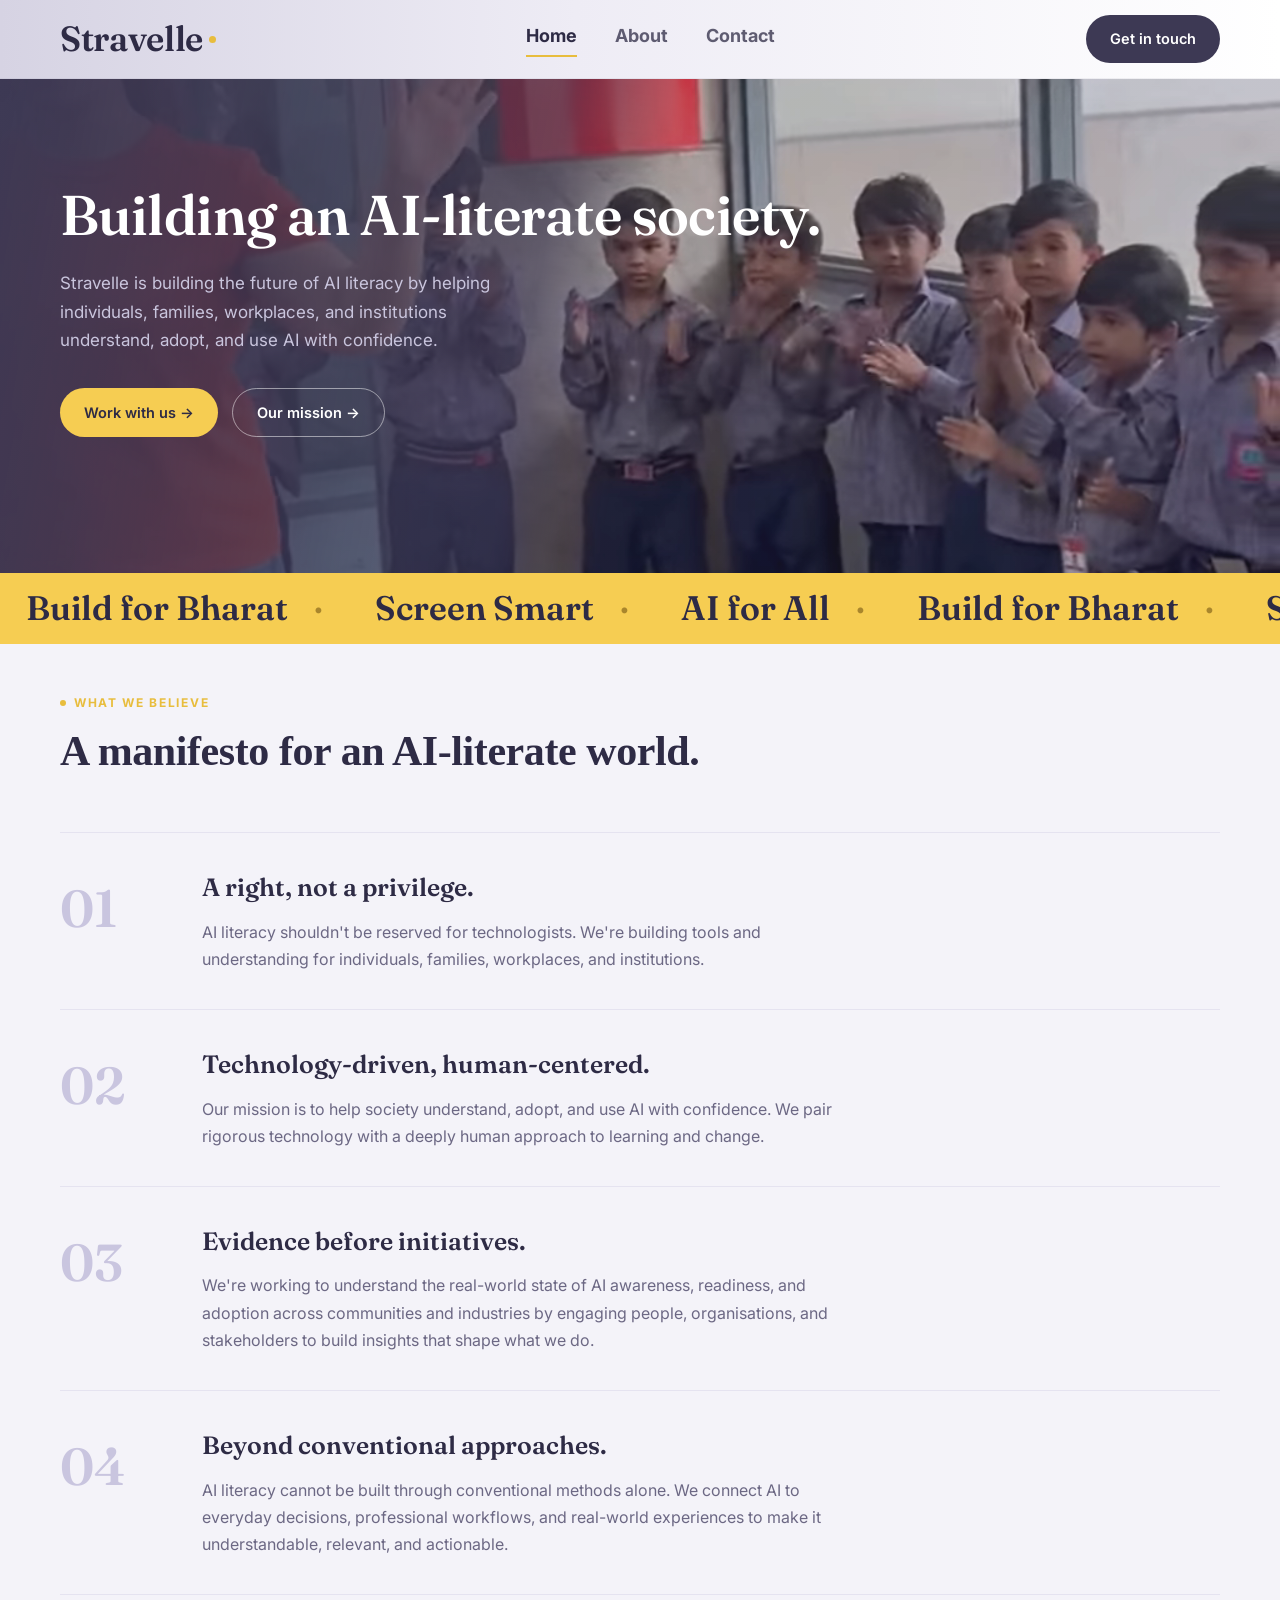
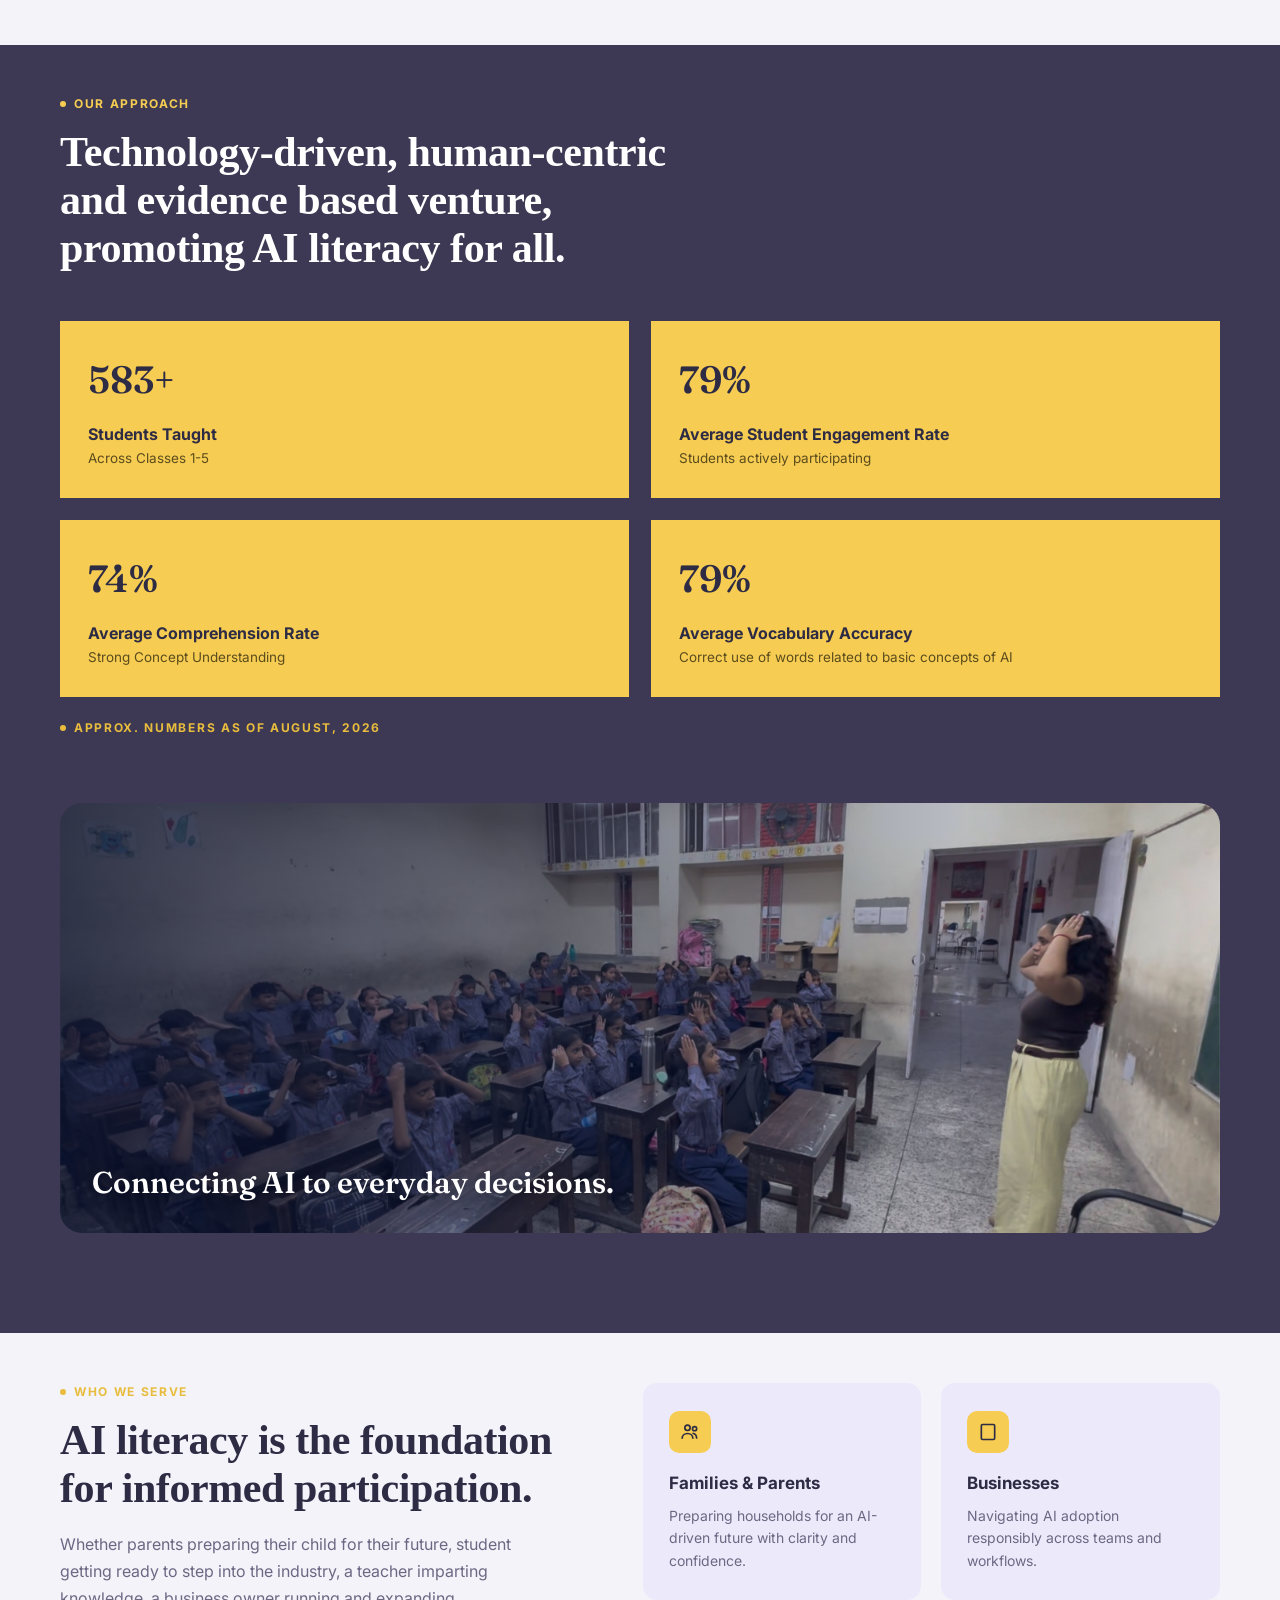
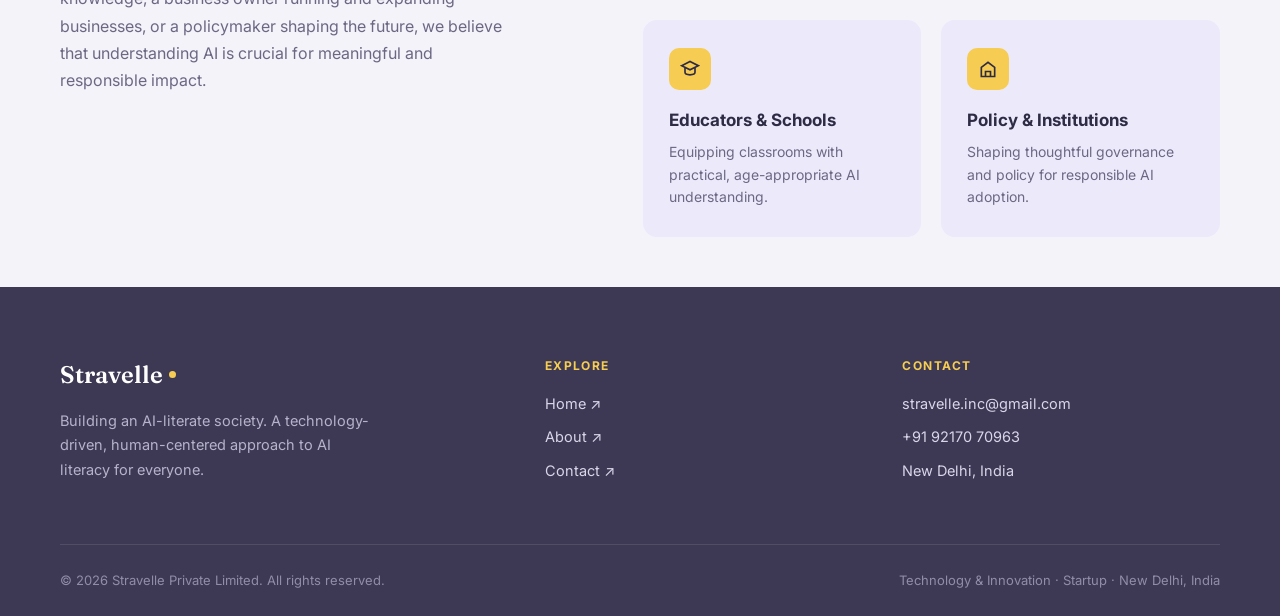
==== index.html @ 97ace3d5 "grid system changes" ====
<!DOCTYPE html>
<html lang="en">
<head>
<meta charset="UTF-8">
<meta name="viewport" content="width=device-width, initial-scale=1.0">
<title>Stravelle: Building an AI-literate society</title>
<meta name="description" content="Stravelle is building the future of AI literacy helping individuals, families, workplaces, and institutions understand, adopt, and use AI with confidence.">
<link rel="icon" href="data:image/svg+xml,%3Csvg xmlns='http://www.w3.org/2000/svg' viewBox='0 0 32 32'%3E%3Crect width='32' height='32' rx='7' fill='%233d3954'/%3E%3Ccircle cx='16' cy='16' r='6' fill='%23f6cd52'/%3E%3C/svg%3E">
<link rel="preconnect" href="https://fonts.googleapis.com">
<link rel="preconnect" href="https://fonts.gstatic.com" crossorigin>
<link href="https://fonts.googleapis.com/css2?family=Fraunces:ital,opsz,wght@0,9..144,300;0,9..144,400;0,9..144,500;0,9..144,600;0,9..144,700;1,9..144,500&family=Inter:wght@400;500;600;700;800&display=swap" rel="stylesheet">
<link rel="stylesheet" href="css/style.css">
</head>
<body>

<header class="site-nav">
  <div class="nav-inner">
    <a class="logo" href="index.html"><span>Stravelle</span><span class="dot"></span></a>
    <nav class="links" id="navLinks">
      <a href="index.html" class="active">Home</a>
      <a href="about.html">About</a>
      <a href="contact.html">Contact</a>
    </nav>
    <div class="nav-right">
      <a class="btn btn-dark" href="contact.html">Get in touch</a>
      <button class="hamburger" id="hamburgerBtn" aria-label="Menu"><span></span><span></span><span></span></button>
    </div>
  </div>
</header>

<main>

  <section class="hero">
    <div class="hero-bg">
      <video class="hero-bg-video" autoplay muted loop playsinline preload="metadata" poster="assets/video/hero-reel-poster.jpg">
        <source src="assets/video/hero-reel.webm" type="video/webm">
        <source src="assets/video/hero-reel.mp4" type="video/mp4">
      </video>
      <div class="hero-bg-overlay"></div>
    </div>
    <div class="hero-grid">
      <div>
        <h1 class="hero-h1">Building an AI-literate society.</h1>
        <p class="lead">Stravelle is building the future of AI literacy by helping individuals, families, workplaces, and institutions understand, adopt, and use AI with confidence.</p>
        <div class="hero-actions">
          <a class="btn btn-yellow" href="contact.html">Work with us →</a>
          <a class="btn btn-outline-light" href="about.html">Our mission →</a>
        </div>
      </div>
    </div>
  </section>

  <div class="marquee">
    <div class="marquee-track" id="marqueeTrack"></div>
  </div>

  <section class="section section-light">
    <div class="wrap">
      <div class="manifesto-top">
        <div class="manifesto-head">
          <div class="eyebrow">WHAT WE BELIEVE</div>
          <h2 class="section-h2">A manifesto for an AI-literate world.</h2>
        </div>
      </div>
  
      <div class="manifesto-list">
        <div class="manifesto-row">
          <div class="manifesto-num">01</div>
          <div class="manifesto-body">
            <h3>A right, not a privilege.</h3>
            <p>AI literacy shouldn't be reserved for technologists. We're building tools and understanding for individuals, families, workplaces, and institutions.</p>
          </div>
        </div>
        <div class="manifesto-row">
          <div class="manifesto-num">02</div>
          <div class="manifesto-body">
            <h3>Technology-driven, human-centered.</h3>
            <p>Our mission is to help society understand, adopt, and use AI with confidence. We pair rigorous technology with a deeply human approach to learning and change.</p>
          </div>
        </div>
        <div class="manifesto-row">
          <div class="manifesto-num">03</div>
          <div class="manifesto-body">
            <h3>Evidence before initiatives.</h3>
            <p>We're working to understand the real-world state of AI awareness, readiness, and adoption across communities and industries by engaging people, organisations, and stakeholders to build insights that shape what we do.</p>
          </div>
        </div>
        <div class="manifesto-row">
          <div class="manifesto-num">04</div>
          <div class="manifesto-body">
            <h3>Beyond conventional approaches.</h3>
            <p>AI literacy cannot be built through conventional methods alone. We connect AI to everyday decisions, professional workflows, and real-world experiences to make it understandable, relevant, and actionable.</p>
          </div>
        </div>
      </div>
    </div>
  </section>

  <section class="section section-dark">
    <div class="wrap">
      <div class="approach-head">
        <div class="eyebrow on-dark">OUR APPROACH</div>
        <h2 class="section-h2">Technology-driven, human-centric and evidence based venture, promoting AI literacy for all.</h2>
      </div>
      <div class="approach-grid">

          <div class="stat-card">
            <div class="num" data-target="700" data-suffix="+">0+</div>
            <div><h5>Students Taught</h5><p>Across Classes 1-5</p></div>
          </div>
          <div class="stat-card">
            <div class="num" data-target="96" data-suffix="%">0%</div>
            <div><h5>Average Student Engagement Rate </h5><p>Students actively participating</p></div>            
          </div>
            <div class="stat-card">
              <div class="num" data-target="90" data-suffix="%">0%</div>
              <div><h5>Average Comprehension Rate</h5><p>Strong Concept Understanding</p></div>
            </div>            
            <div class="stat-card">
              <div class="num" data-target="95" data-suffix="%">0%</div>
              <div><h5>Average Vocabulary Accuracy</h5><p>Correct use of words related to basic concepts of AI</p></div>
            </div>
          <div class="eyebrow">Approx. Numbers as of August, 2026</div>  
          </div>

        </div>
      </div>
  </section>

  <section class="banner">
    <div class="banner-inner">
      <!--
        IMAGE PLACEHOLDER
        Replace with a real photo/illustration by either:
          1) Adding background-image:url("your-image.jpg") to .banner-art in style.css, or
          2) Dropping an <img class="banner-img" src="your-image.jpg" alt=""> as the
             first child of .banner-art (add ".banner-art{position:relative}
             .banner-img{position:absolute;inset:0;width:100%;height:100%;object-fit:cover}"
             to style.css if you go this route).
        Once a real image is in place, delete the .image-placeholder div below.
      -->
      <div class="banner-art">
        <div class="overlay-text serif">Connecting AI to everyday decisions.</div>
      </div>
    </div>
  </section>

  <section class="section section-light">
    <div class="wrap">
      <div class="serve-grid">
        <div class="serve-head">
          <div class="eyebrow">WHO WE SERVE</div>
          <h2 class="section-h2">AI literacy is the foundation for informed participation.</h2>
          <p>Whether parents preparing their child for their future, student getting ready to step into the industry, a teacher imparting knowledge, a business owner running and expanding businesses, or a policymaker shaping the future, we believe that understanding AI is crucial for meaningful and responsible impact.</p>
        </div>
        <div class="serve-cards">
          <div class="serve-card">
            <div class="serve-icon">
              <svg width="20" height="20" viewBox="0 0 24 24" fill="none" stroke="#2e2b45" stroke-width="2"><circle cx="9" cy="7" r="3.2"/><path d="M2.5 20c0-3.6 2.9-6.2 6.5-6.2s6.5 2.6 6.5 6.2"/><circle cx="17.5" cy="8" r="2.5"/><path d="M15 13.5c2.9.3 5 2.6 5 6.5"/></svg>
            </div>
            <h4>Families &amp; Parents</h4>
            <p>Preparing households for an AI-driven future with clarity and confidence.</p>
          </div>
          <div class="serve-card">
            <div class="serve-icon">
              <svg width="20" height="20" viewBox="0 0 24 24" fill="none" stroke="#2e2b45" stroke-width="2"><rect x="4" y="3" width="16" height="18" rx="1.5"/><path d="M9 8h.01M9 12h.01M9 16h.01M15 8h.01M15 12h.01M15 16h.01"/></svg>
            </div>
            <h4>Businesses</h4>
            <p>Navigating AI adoption responsibly across teams and workflows.</p>
          </div>
          <div class="serve-card">
            <div class="serve-icon">
              <svg width="20" height="20" viewBox="0 0 24 24" fill="none" stroke="#2e2b45" stroke-width="2"><path d="M2 8l10-5 10 5-10 5-10-5z"/><path d="M6 10.5V16c0 1.7 2.7 3 6 3s6-1.3 6-3v-5.5"/></svg>
            </div>
            <h4>Educators &amp; Schools</h4>
            <p>Equipping classrooms with practical, age-appropriate AI understanding.</p>
          </div>
          <div class="serve-card">
            <div class="serve-icon">
              <svg width="20" height="20" viewBox="0 0 24 24" fill="none" stroke="#2e2b45" stroke-width="2"><path d="M3 21h18M4 21V10l8-6 8 6v11M9 21v-6h6v6"/></svg>
            </div>
            <h4>Policy &amp; Institutions</h4>
            <p>Shaping thoughtful governance and policy for responsible AI adoption.</p>
          </div>
        </div>
      </div>
    </div>
  </section>

</main>

<footer>
  <div class="wrap">
    <div class="footer-grid">
      <div>
        <div class="footer-logo"><span>Stravelle</span><span class="dot"></span></div>
        <p>Building an AI-literate society. A technology-driven, human-centered approach to AI literacy for everyone.</p>
      </div>
      <div class="footer-col">
        <h6>Explore</h6>
        <ul>
          <li><a href="index.html">Home ↗</a></li>
          <li><a href="about.html">About ↗</a></li>
          <li><a href="contact.html">Contact ↗</a></li>
        </ul>
      </div>
      <div class="footer-col">
        <h6>Contact</h6>
        <ul>
          <li>stravelle.inc@gmail.com</li>
          <li>+91 92170 70963</li>
          <li>New Delhi, India</li>
        </ul>
      </div>
    </div>
    <div class="footer-bottom">
      <span>© 2026 Stravelle Private Limited. All rights reserved.</span>
      <span>Technology &amp; Innovation · Startup · New Delhi, India</span>
    </div>
  </div>
</footer>

<script src="js/main.js"></script>
</body>
</html>
---- css/style.css ----
:root{
  --navy:#3d3954;
  --navy-deep:#332f49;
  --yellow:#f6cd52;
  --yellow-dark:#e8bd3d;
  --cream:#f4f3f9;
  --white:#ffffff;
  --ink:#2e2b45;
  --muted:#6c6884;
  --muted-light:#b7b2cc;
  --border-light:#e5e3f0;
  --radius-lg:22px;
  --radius-md:14px;
  --radius-pill:999px;
  --maxw:1240px;
}
*{box-sizing:border-box;margin:0;padding:0;}
html{scroll-behavior:smooth;}
body{
  font-family:'Inter',sans-serif;
  color:var(--ink);
  background:var(--white);
  line-height:1.5;
  -webkit-font-smoothing:antialiased;
}
img{max-width:100%;display:block;}
a{color:inherit;text-decoration:none;}
ul{list-style:none;}
.serif{font-family:'Fraunces',serif;}
.wrap{max-width:var(--maxw);margin:0 auto;padding:0 40px;}
.eyebrow{
  font-size:12px;font-weight:700;letter-spacing:.14em;text-transform:uppercase;
  color:var(--yellow-dark);display:flex;align-items:center;gap:8px;margin-bottom:16px;
}
.eyebrow.on-dark{color:var(--yellow);}
.eyebrow::before{content:"";width:6px;height:6px;border-radius:50%;background:var(--yellow-dark);flex:0 0 auto;}
.eyebrow.on-dark::before{background:var(--yellow);}

/* ---------- NAV ---------- */
header.site-nav{
  position:sticky;top:0;z-index:100;
  background:linear-gradient(90deg,#d6d3e3 0%,#eeecf5 45%,#ffffff 100%);
  border-bottom:1px solid rgba(46,43,69,.06);
}
.nav-inner{
  max-width:var(--maxw);margin:0 auto;padding:0 40px;
  height:78px;display:flex;align-items:center;justify-content:space-between;
}
.logo{
  font-family:'Fraunces',serif;font-weight:600;font-size:35px;color:var(--ink);
  display:flex;align-items:center;gap:6px;letter-spacing:-.01em;
}
.logo .dot{width:7px;height:7px;background:var(--yellow-dark);border-radius:50%;display:inline-block;}
nav.links{display:flex;align-items:center;gap:38px;}
nav.links a{
  font-size:18px;font-weight:700;color:var(--ink);opacity:.75;padding-bottom:6px;
  border-bottom:2px solid transparent;transition:opacity .2s, border-color .2s;
}
nav.links a:hover{opacity:1;}
nav.links a.active{opacity:1;border-color:var(--yellow-dark);}
.nav-right{display:flex;align-items:center;gap:28px;}
.btn{
  display:inline-flex;align-items:center;gap:8px;
  font-family:'Inter',sans-serif;font-weight:600;font-size:14.5px;
  padding:13px 24px;border-radius:var(--radius-pill);border:none;cursor:pointer;
  transition:transform .15s ease, background .2s ease, box-shadow .2s ease;
  white-space:nowrap;
}
.btn:hover{transform:translateY(-1px);}
.btn-yellow{background:var(--yellow);color:var(--ink);}
.btn-yellow:hover{background:var(--yellow-dark);}
.btn-dark{background:var(--navy);color:#fff;}
.btn-dark:hover{background:var(--navy-deep);}
.btn-outline{background:transparent;color:inherit;border:1.5px solid currentColor;}
.btn-outline:hover{background:rgba(0,0,0,.04);}
.btn-outline-light{background:transparent;color:#fff;border:1.5px solid rgba(255,255,255,.5);}
.btn-outline-light:hover{background:rgba(255,255,255,.08);}
.btn[disabled]{opacity:.6;cursor:not-allowed;transform:none;}
.hamburger{display:none;flex-direction:column;gap:5px;cursor:pointer;background:none;border:none;padding:4px;}
.hamburger span{width:22px;height:2px;background:var(--ink);border-radius:2px;}

/* ---------- HERO ---------- */
.hero{background:var(--navy);color:#fff;padding:76px 0 76px;overflow:hidden;position:relative;}
.hero-bg{position:absolute;inset:0;z-index:0;}
.hero-bg-video{width:100%;height:100%;object-fit:cover;display:block;}
.hero-bg-overlay{
  position:absolute;inset:0;
  background:linear-gradient(100deg,var(--navy) 0%,rgba(61,57,84,.72) 42%,rgba(61,57,84,.3) 50%);
}
.hero-grid{
  position:relative;z-index:1;
  max-width:var(--maxw);margin:0 auto;padding:30px 40px 60px;
}
.hero-pill{
  display:inline-flex;align-items:center;gap:8px;border:1px solid rgba(255,255,255,.22);
  border-radius:var(--radius-pill);padding:8px 16px;font-size:11.5px;font-weight:700;
  letter-spacing:.12em;text-transform:uppercase;color:#d9d5ea;margin-bottom:26px;
}
.hero-pill .dot{width:6px;height:6px;border-radius:50%;background:var(--yellow);}
h1.hero-h1{
  font-family:'Fraunces',serif;font-weight:600;font-size:56px;line-height:1.08;
  letter-spacing:-.01em;margin-bottom:24px;
}
h1.hero-h1 mark{
  background:var(--yellow);color:var(--ink);padding:2px 10px;border-radius:6px;
  box-decoration-break:clone;-webkit-box-decoration-break:clone;
}
.hero p.lead{font-size:17px;color:#c9c5dd;max-width:460px;margin-bottom:34px;line-height:1.65;}
.hero-actions{display:flex;gap:14px;flex-wrap:wrap;}
.hero-visual{position:relative;}
.hero-art{
  width:100%;aspect-ratio:1/0.82;border-radius:var(--radius-lg);overflow:hidden;
  background:radial-gradient(120% 100% at 20% 15%, #4a4468 0%, #322e49 55%, #2a273e 100%);
  position:relative;
}
.hero-art svg{width:100%;height:100%;display:block;}
.float-card{
  position:absolute;left:26px;bottom:-40px;background:#fff;color:var(--ink);
  padding:22px 26px;border-radius:var(--radius-md);box-shadow:0 20px 45px rgba(20,15,45,.28);
  max-width:270px;
}
.float-card h4{font-family:'Fraunces',serif;font-weight:600;font-size:23px;margin-bottom:4px;}
.float-card p{font-size:13.5px;color:var(--muted);}
.scroll-tag{
  position:relative;z-index:1;
  text-align:center;font-size:11px;letter-spacing:.22em;color:#9c97b6;
  padding-bottom:64px;font-weight:600;
}

/* ---------- MARQUEE ---------- */
.marquee{background:var(--yellow);overflow:hidden;padding:10px 0px 10px;}
.marquee-track{display:flex;width:max-content;animation:scrollx 70s linear infinite;}
.marquee-track span{
  font-family:'Fraunces',serif;font-weight:600;font-size:34px;color:var(--ink);
  padding:0 26px;white-space:nowrap;display:flex;align-items:center;gap:26px;
}
.marquee-track span::after{content:"•";color:#a9862c;font-size:22px;}
@keyframes scrollx{from{transform:translateX(0);}to{transform:translateX(-50%);}}

/* ---------- SECTIONS ---------- */
.section{padding:50px 0;}
.section-light{background:var(--cream);}
.section-dark{background:var(--navy);color:#fff;}
h2.section-h2{font-family:'Georgie',serif;font-weight:600;font-size:42px;line-height:1.14;letter-spacing:-.01em;}

/* ---------- MANIFESTO ---------- */
.manifesto-top{align-items:end;margin-bottom:56px;}
.manifesto-head{max-width:1000px;}
.manifesto-row{
  display:grid;grid-template-columns:110px 1fr;gap:32px;padding:36px 0;
  border-top:1px solid var(--border-light);
  opacity:.25;transition:opacity .6s ease, transform .6s ease;transform:translateY(14px);
}
.manifesto-row:last-child{border-bottom:1px solid var(--border-light);}
.manifesto-row.in-view{opacity:1;transform:translateY(0);}
.manifesto-num{font-family:'Fraunces',serif;font-size:52px;font-weight:600;color:#d8d5e6;}
.manifesto-row.in-view .manifesto-num{color:#c9c5df;}
.manifesto-body h3{font-family:'Fraunces',serif;font-size:25px;font-weight:600;margin-bottom:12px;}
.manifesto-body p{color:var(--muted);font-size:16px;max-width:640px;line-height:1.7;}

/* ---------- APPROACH ---------- */
.approach-head{max-width:680px;margin-bottom:48px;}
.approach-head h2{color:#fff;}
.approach-grid{display:grid;grid-template-columns:1fr 1fr;gap:22px;}
.approach-left{
  border:1px solid rgba(255,255,255,.18);border-radius:0;
  padding:40px;display:flex;flex-direction:column;justify-content:space-between;min-height:280px;
}
.approach-left p{font-size:19px;color:#e4e1f0;line-height:1.6;max-width:440px;}
.approach-flow{margin-top:28px;font-size:14px;font-weight:600;color:var(--yellow);}
.approach-right{display:grid;grid-template-rows:1fr 1fr;gap:22px;}
.approach-mini-row{display:grid;gap:22px;}
.stat-card{
  background:var(--yellow);color:var(--ink);border-radius:0;
  padding:30px 28px;display:flex;flex-direction:column;justify-content:space-between;min-height:130px;
  opacity:0;transform:translateY(30px);transition : opacity .7s ease, transform .7s ease;
}
.stat-card.in-view{opacity:1;transform:translateY(0);}

.stat-card .num{font-family:'Fraunces',serif;font-size:38px;font-weight:600;}
.stat-card h5{font-weight:700;font-size:16px;margin-top:14px;}
.stat-card p{font-size:13.5px;color:#5c4c1e;margin-top:2px;}

.approach-right > .stat-card{transition-delay:.1s;}
.approach-mini-row .stat-card:nth-child(1){transition-delay:.25s;}
.approach-mini-row .stat-card:nth-child(2){transition-delay:.4s;}

.stat-card.in-view:hover{transform:translateY(-5px);transition:transform .3s ease;}

/* ---------- BANNER ---------- */
.banner{background:var(--navy);padding:0 0 100px;}
.banner-inner{max-width:var(--maxw);margin:0 auto;padding:0 40px;}
.banner-art{ position:relative;border-radius:var(--radius-lg);overflow:hidden;height: 430px; background-image:linear-gradient(
      90deg,
      rgba(10, 18, 45, 0.82) 0%,
      rgba(10, 18, 45, 0.55) 45%,
      rgba(10, 18, 45, 0.10) 100%),url("image-banner.jpg");background-size: cover; background-position: center;}
.banner-art .overlay-text{
  position:absolute;left:32px;bottom:28px;color:#fff;
  font-family:'Fraunces',serif;font-size:30px;font-weight:600;
  text-shadow:0 2px 18px rgba(0,0,0,.4);
}

/* ---------- WHO WE SERVE ---------- */
.serve-grid{display:grid;grid-template-columns:.95fr 1.05fr;gap:60px;align-items:start;}
.serve-head h2{margin-bottom:18px;}
.serve-head p{color:var(--muted);font-size:16px;line-height:1.7;max-width:460px;}
.serve-cards{display:grid;grid-template-columns:1fr 1fr;gap:20px;}
.serve-card{
  background:#eceafa;border-radius:var(--radius-md);padding:28px 26px;
  opacity:0;transform:translateY(16px);transition:opacity .55s ease,transform .55s ease;
}
.serve-card.in-view{opacity:1;transform:translateY(0);}
.serve-icon{
  width:42px;height:42px;background:var(--yellow);border-radius:10px;
  display:flex;align-items:center;justify-content:center;margin-bottom:18px;
}
.serve-card h4{font-size:17px;font-weight:700;margin-bottom:8px;}
.serve-card p{font-size:14px;color:var(--muted);line-height:1.6;}

/* ---------- FOOTER ---------- */
footer{background:var(--navy);color:#cfcbe1;padding:70px 0 0;}
.footer-grid{
  display:grid;grid-template-columns:1.4fr 1fr 1fr;gap:40px;
  padding-bottom:50px;border-bottom:1px solid rgba(255,255,255,.1);
}
.footer-logo{font-family:'Fraunces',serif;font-size:24px;font-weight:600;color:#fff;display:flex;align-items:center;gap:6px;margin-bottom:16px;}
.footer-logo .dot{width:7px;height:7px;background:var(--yellow);border-radius:50%;}
.footer-grid p{font-size:14.5px;max-width:320px;line-height:1.7;color:#b6b2cc;}
.footer-col h6{font-size:12px;letter-spacing:.12em;text-transform:uppercase;color:var(--yellow);font-weight:700;margin-bottom:18px;}
.footer-col li{margin-bottom:12px;font-size:14.5px;color:#d9d6ea;}
.footer-col li a:hover{color:#fff;}
.footer-bottom{
  display:flex;justify-content:space-between;flex-wrap:wrap;gap:10px;
  padding:26px 0;font-size:13px;color:#918da9;
}

/* ---------- ABOUT ---------- */
.about-hero{position:relative;overflow:hidden;background:var(--navy);color:#fff;padding: 150px 0 150px;}
.about-hero::before{content:"";position:absolute;inset:0;background:linear-gradient(180deg,rgba(61,57,84,0) 1%, var(--navy)100%), url("photo7.jpg")center/cover no-repeat; z-index:0;}
.about-hero .wrap{position:relative;z-index:1;}
.about-hero h1{font-family:'Fraunces',serif;font-size:46px;font-weight:600;line-height:1.16;margin-bottom:22px;}
.about-hero p{color:#c9c5dd;font-size:17.5px;line-height:1.7;}

.info-strip{background:var(--yellow);}
.info-grid{
  max-width:var(--maxw);margin:0 auto;padding:20px 40px;
  display:grid;grid-template-columns:repeat(3,1fr);gap:24px;
}
.info-item .lbl{font-size:11.5px;font-weight:700;letter-spacing:.12em;text-transform:uppercase;color:#6b5a24;margin-bottom:8px;}
.info-item .val{font-family:'Fraunces',serif;font-size:22px;font-weight:600;color:var(--ink);}

.story-grid{display:grid;grid-template-columns:1fr 1.15fr;gap:60px;align-items:stretch;}
.story-grid > div:first-child{display:flex;flex-direction:column;}
.story-img{border-radius:var(--radius-lg);overflow:hidden;background:#d9d5e6;flex:1;position:relative;}
.story-img img{width:100%;height:100%;object-fit:cover;inset:0;position:absolute;}
.story-caption{font-size:13.5px;color:var(--muted);margin-top:14px;}
.story-blocks{display:flex;flex-direction:column;gap:34px;}
.story-block h3{font-family:'Fraunces',serif;font-size:24px;font-weight:600; margin-bottom:10px;}
.story-block p{color:var(--muted);font-size:15.5px;line-height:1.7;}

.section-lavender{background:#e8e6ee;}

.approach2-head{max-width:640px;margin-bottom:44px;}
.approach2-head p{color:var(--muted);font-size:16px;line-height:1.7;margin-top:16px;}
.approach2-cards{display:grid;grid-template-columns:repeat(3,1fr);gap:22px;}
.approach2-card{background:#f2f1f8;border-radius:var(--radius-md);padding:32px 28px;}
.approach2-card .k{font-family:'Fraunces',serif;font-size:30px;font-weight:600;color:var(--yellow-dark);margin-bottom:20px;}
.approach2-card h4{font-size:19px;font-weight:700;margin-bottom:10px;}
.approach2-card p{font-size:14.5px;color:var(--muted);line-height:1.65;}

.cta-section{background:var(--navy);color:#fff;text-align:center;padding:110px 0;}
.cta-section h2{color:#fff;max-width:700px;margin:0 auto 34px;}

.value-card{background:#fff;border:1px solid var(--border-light);border-radius:var(--radius-lg);padding:32px 28px;}
.value-card .k{font-family:'Fraunces',serif;font-size:32px;color:var(--yellow-dark);margin-bottom:14px;}
.value-card h4{font-size:18px;font-weight:700;margin-bottom:10px;}
.value-card p{font-size:14.5px;color:var(--muted);line-height:1.65;}

@media (max-width:900px){
  .info-grid{grid-template-columns:1fr 1fr;}
  .story-grid{grid-template-columns:1fr;}
  .approach2-cards{grid-template-columns:1fr;}
}

/* ---------- CONTACT ---------- */
.contact-page{background:var(--cream);padding:70px 0 100px;}
.contact-banner{display:none;max-width:var(--maxw);margin:0 auto 22px;padding:0 40px;}
.contact-banner.show{display:block;}
.contact-banner .msg{
  border-radius:12px;padding:14px 20px;font-size:14.5px;font-weight:600;display:flex;align-items:center;gap:10px;
}
.contact-banner .msg.ok{background:#e3f8ea;color:#1c6b3d;border:1px solid #bfe9cd;}
.contact-banner .msg.err{background:#fbe6e6;color:#a13030;border:1px solid #f3c6c6;}
.contact-grid{display:grid;grid-template-columns:.85fr 1.15fr;gap:0;max-width:var(--maxw);margin:0 auto;padding:0 40px;}
.contact-left{background:var(--navy);color:#fff;border-radius:var(--radius-lg) 0 0 var(--radius-lg);padding:56px 46px;}
.contact-left h2{font-family:'Fraunces',serif;font-size:32px;font-weight:600;margin-bottom:10px;}
.contact-left>p{color:#c4c0da;font-size:15px;margin-bottom:40px;}
.cinfo{margin-bottom:26px;}
.cinfo .lbl{
  display:flex;align-items:center;gap:8px;font-size:11.5px;letter-spacing:.12em;
  text-transform:uppercase;font-weight:700;color:var(--yellow);margin-bottom:8px;
}
.cinfo .val{font-size:16px;color:#fff;}
.contact-right{
  background:#fff;border-radius:0 var(--radius-lg) var(--radius-lg) 0;
  padding:50px 46px;box-shadow:0 20px 60px rgba(30,20,60,.06);
}
.form-row{display:grid;grid-template-columns:1fr 1fr;gap:20px;margin-bottom:20px;}
.field label{display:block;font-size:14px;font-weight:600;margin-bottom:8px;color:var(--ink);}
.field input, .field textarea{
  width:100%;border:1px solid var(--border-light);background:#f7f6fb;
  border-radius:10px;padding:13px 15px;font-family:'Inter',sans-serif;font-size:14.5px;color:var(--ink);
  transition:border-color .2s;
}
.field input:focus, .field textarea:focus{outline:none;border-color:var(--yellow-dark);background:#fff;}
.field textarea{resize:vertical;min-height:120px;}
.contact-right .submit-btn{margin-top:6px;}
.success-state{text-align:center;padding:50px 20px;}
.success-state .check{
  width:56px;height:56px;border-radius:50%;background:var(--yellow);
  display:flex;align-items:center;justify-content:center;margin:0 auto 22px;
}
.success-state h3{font-family:'Fraunces',serif;font-size:26px;font-weight:600;margin-bottom:10px;}
.success-state p{color:var(--muted);font-size:15px;max-width:340px;margin:0 auto 26px;line-height:1.6;}

/* ---------- RESPONSIVE ---------- */
@media (max-width:900px){
  .hero-grid{grid-template-columns:1fr;padding-bottom:100px;}
  .hero-visual{order:-1;}
  .float-card{position:static;margin-top:-30px;margin-left:20px;width:calc(100% - 40px);}
  h1.hero-h1{font-size:40px;}
  nav.links{position:fixed;top:78px;left:0;right:0;background:#fff;flex-direction:column;
    padding:20px 40px;gap:18px;border-bottom:1px solid var(--border-light);
    transform:translateY(-130%);transition:transform .25s ease;box-shadow:0 10px 30px rgba(0,0,0,.08);}
  nav.links.open{transform:translateY(0);}
  .hamburger{display:flex;}
  .nav-right .btn-dark{padding:11px 18px;font-size:13.5px;}
  .approach-grid{grid-template-columns:1fr;}
  .manifesto-top{grid-template-columns:1fr;}
  .manifesto-illustration{margin-bottom:36px;}
  .serve-grid{grid-template-columns:1fr;}
  .serve-cards{grid-template-columns:1fr;}
  .about-grid{grid-template-columns:1fr;}
  .contact-grid{grid-template-columns:1fr;}
  .contact-left{border-radius:var(--radius-lg) var(--radius-lg) 0 0;}
  .contact-right{border-radius:0 0 var(--radius-lg) var(--radius-lg);}
  .form-row{grid-template-columns:1fr;}
  .footer-grid{grid-template-columns:1fr;}
  h2.section-h2{font-size:32px;}
  .wrap, .nav-inner, .hero-grid, .banner-inner, .contact-grid, .contact-banner{padding-left:22px;padding-right:22px;}
}
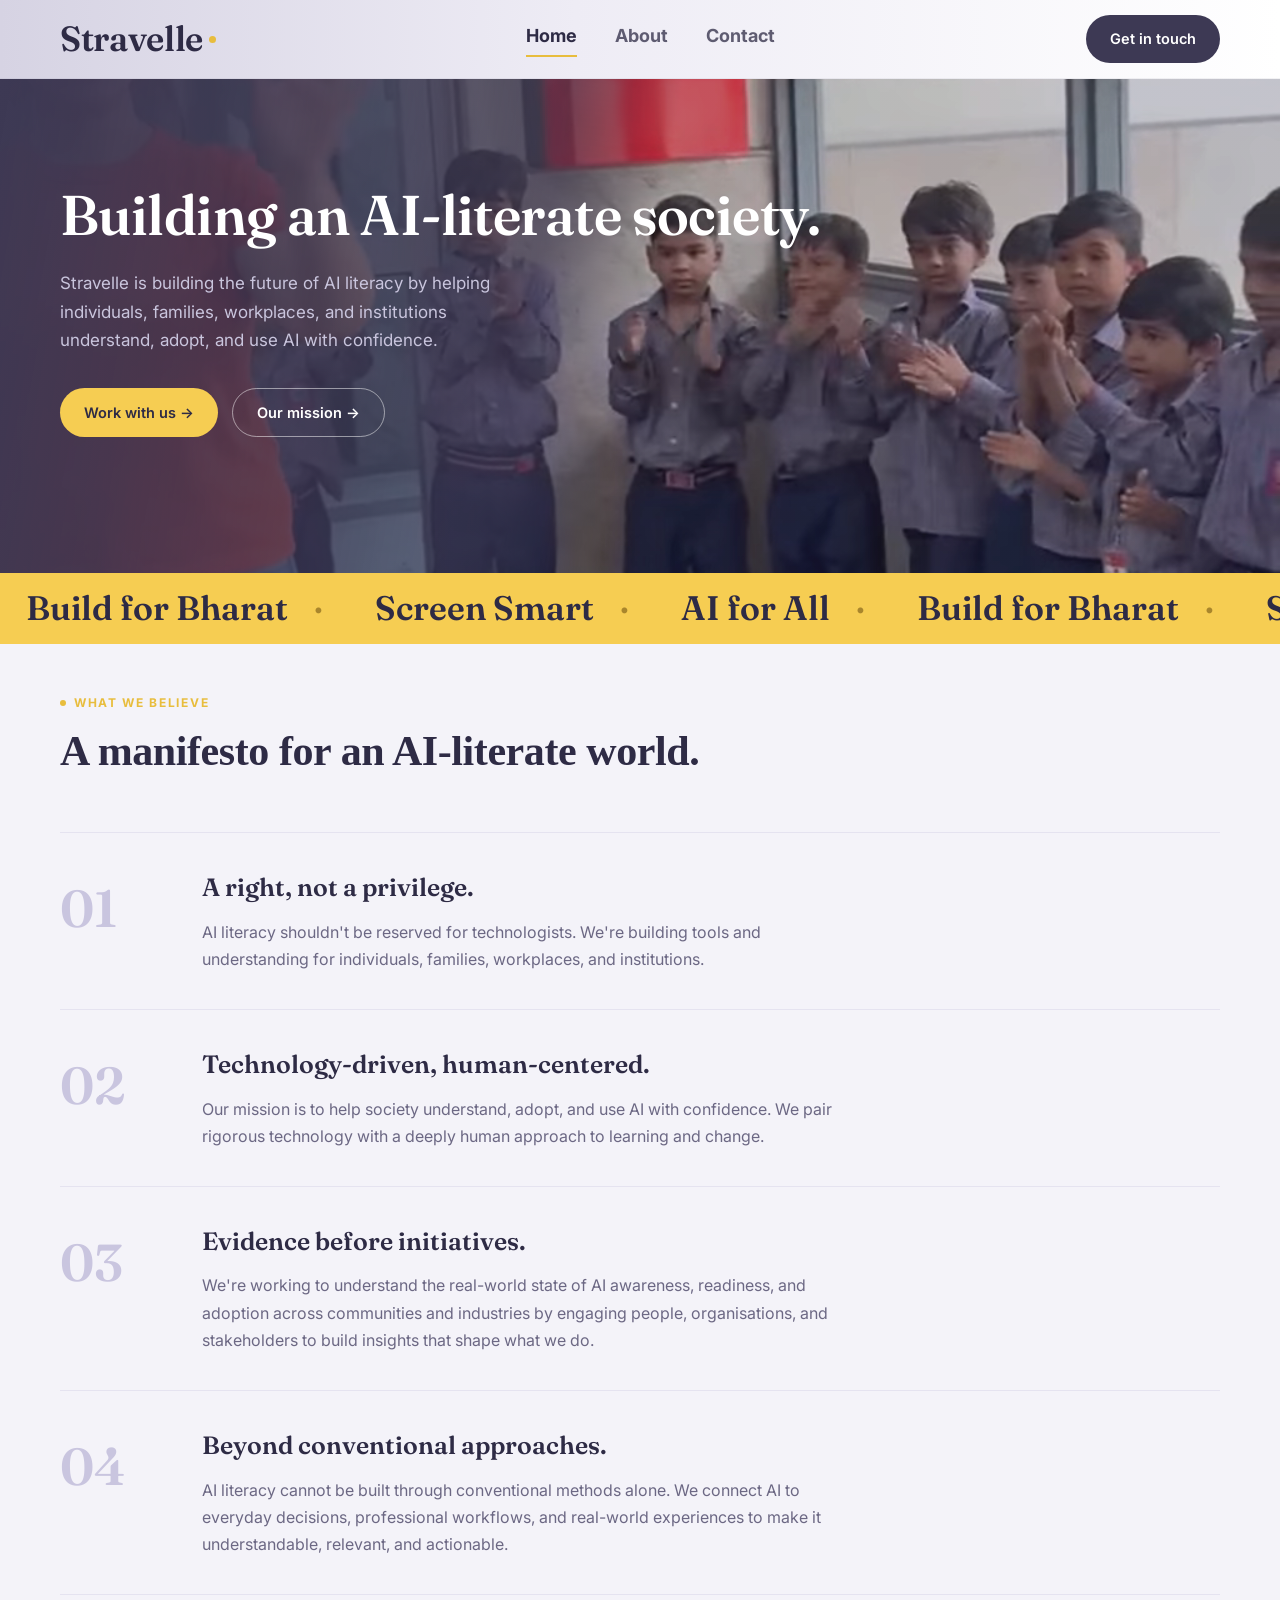
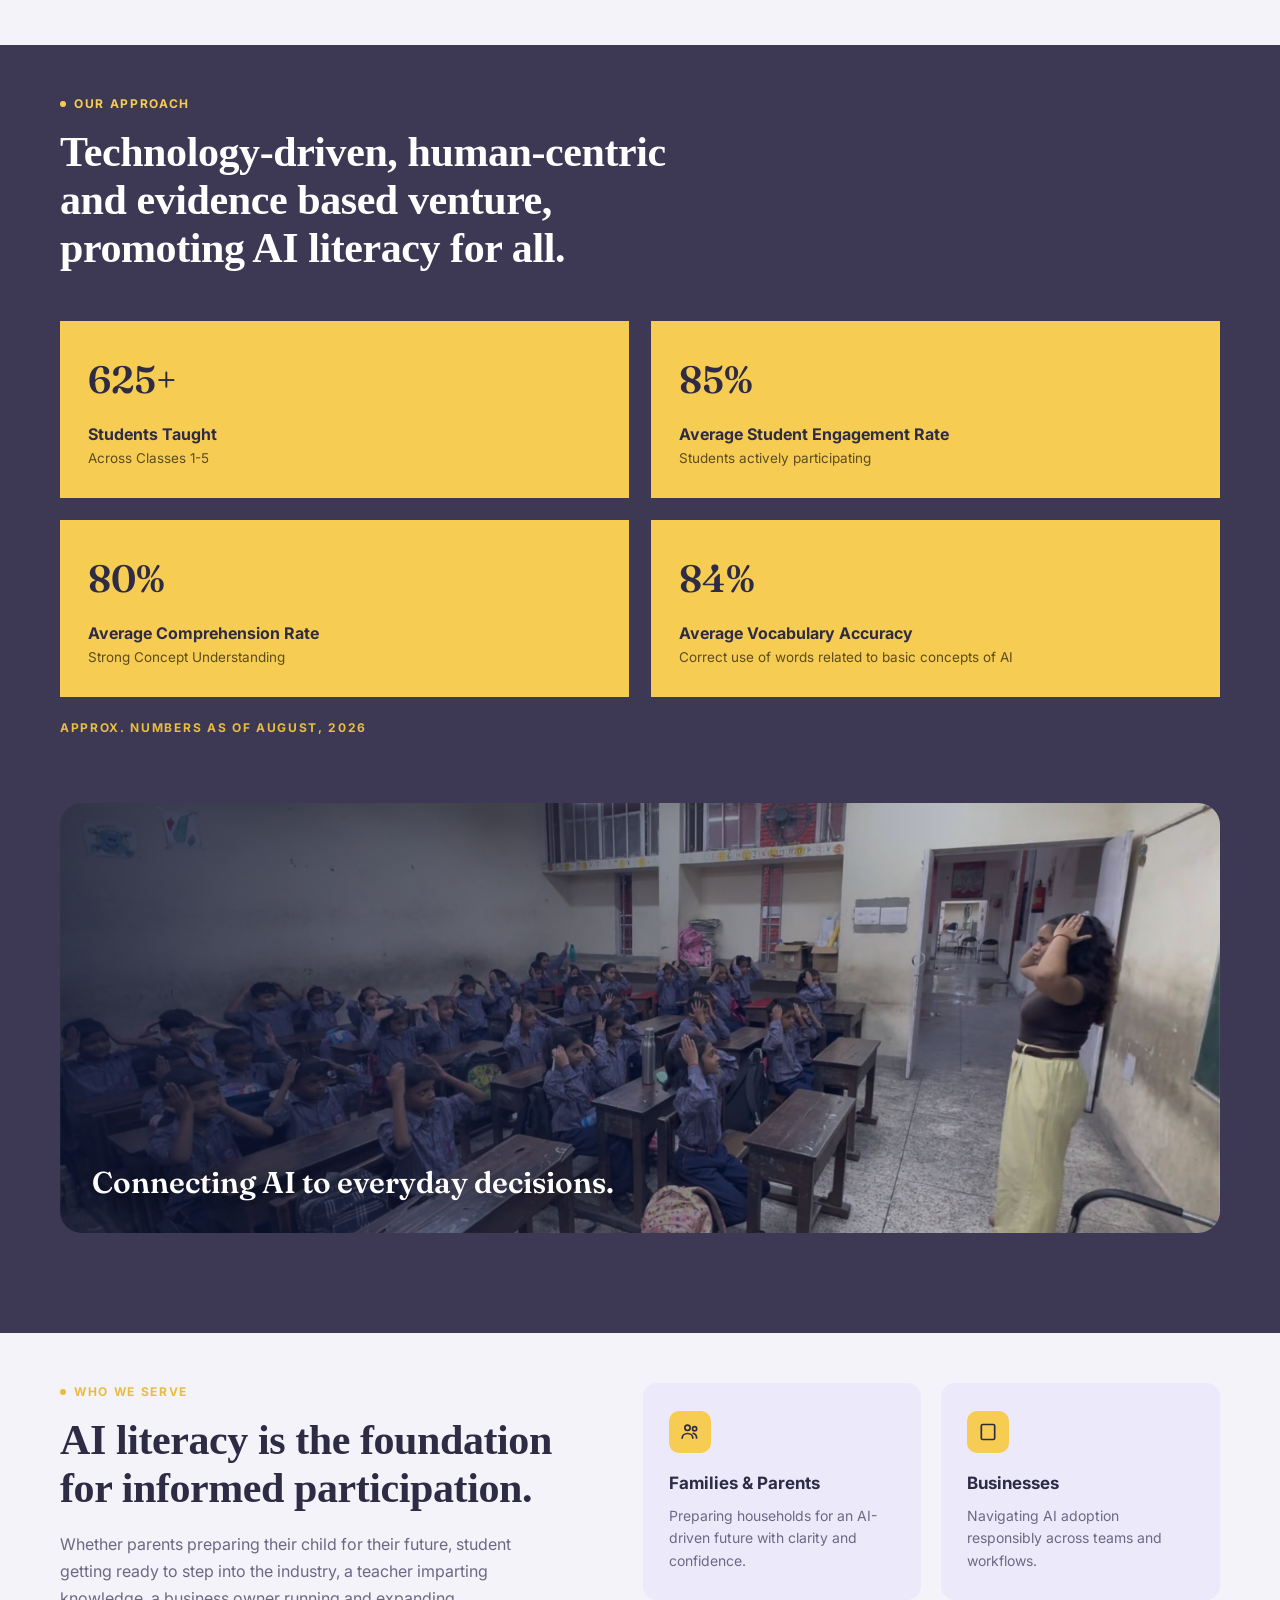
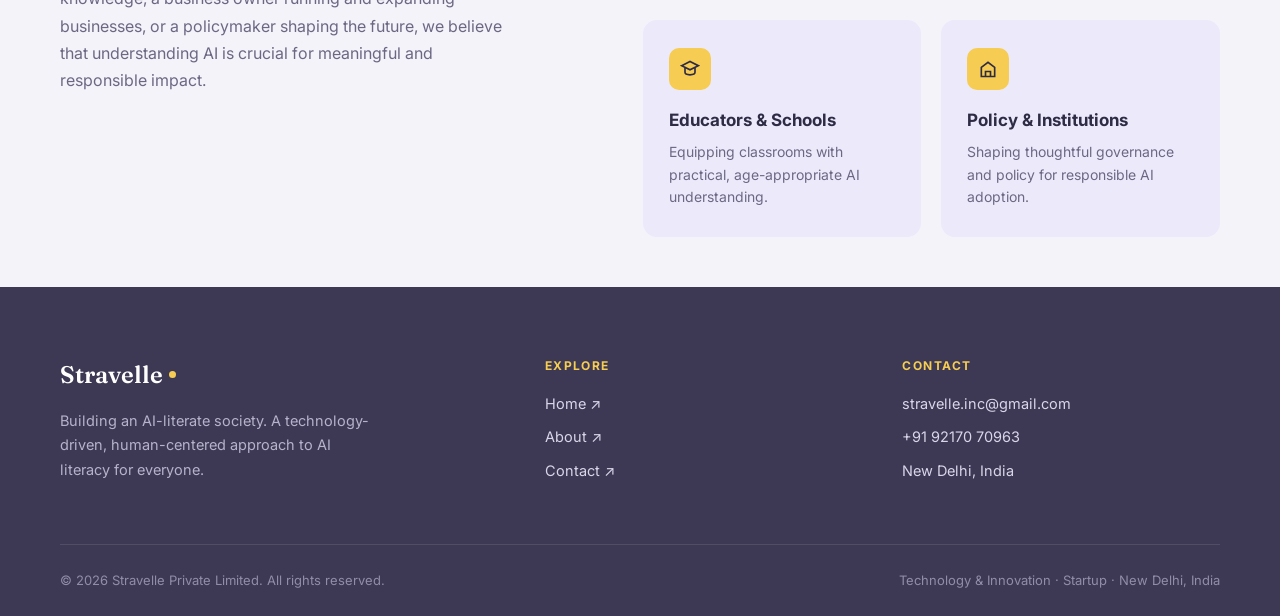
==== commit 7b28aab9: "grid system changes" ====
--- a/index.html
+++ b/index.html
@@ -120,7 +120,7 @@
               <div class="num" data-target="95" data-suffix="%">0%</div>
               <div><h5>Average Vocabulary Accuracy</h5><p>Correct use of words related to basic concepts of AI</p></div>
             </div>
-          <div class="eyebrow">Approx. Numbers as of August, 2026</div>  
+          <div class="eye">Approx. Numbers as of August, 2026</div>  
           </div>
 
         </div>
--- a/css/style.css
+++ b/css/style.css
@@ -32,6 +32,9 @@
   font-size:12px;font-weight:700;letter-spacing:.14em;text-transform:uppercase;
   color:var(--yellow-dark);display:flex;align-items:center;gap:8px;margin-bottom:16px;
 }
+.eye{
+    font-size:12px;font-weight:700;letter-spacing:.14em;text-transform:uppercase;
+  color:var(--yellow-dark);display:flex;align-items:center;gap:8px;margin-bottom:16px;}
 .eyebrow.on-dark{color:var(--yellow);}
 .eyebrow::before{content:"";width:6px;height:6px;border-radius:50%;background:var(--yellow-dark);flex:0 0 auto;}
 .eyebrow.on-dark::before{background:var(--yellow);}
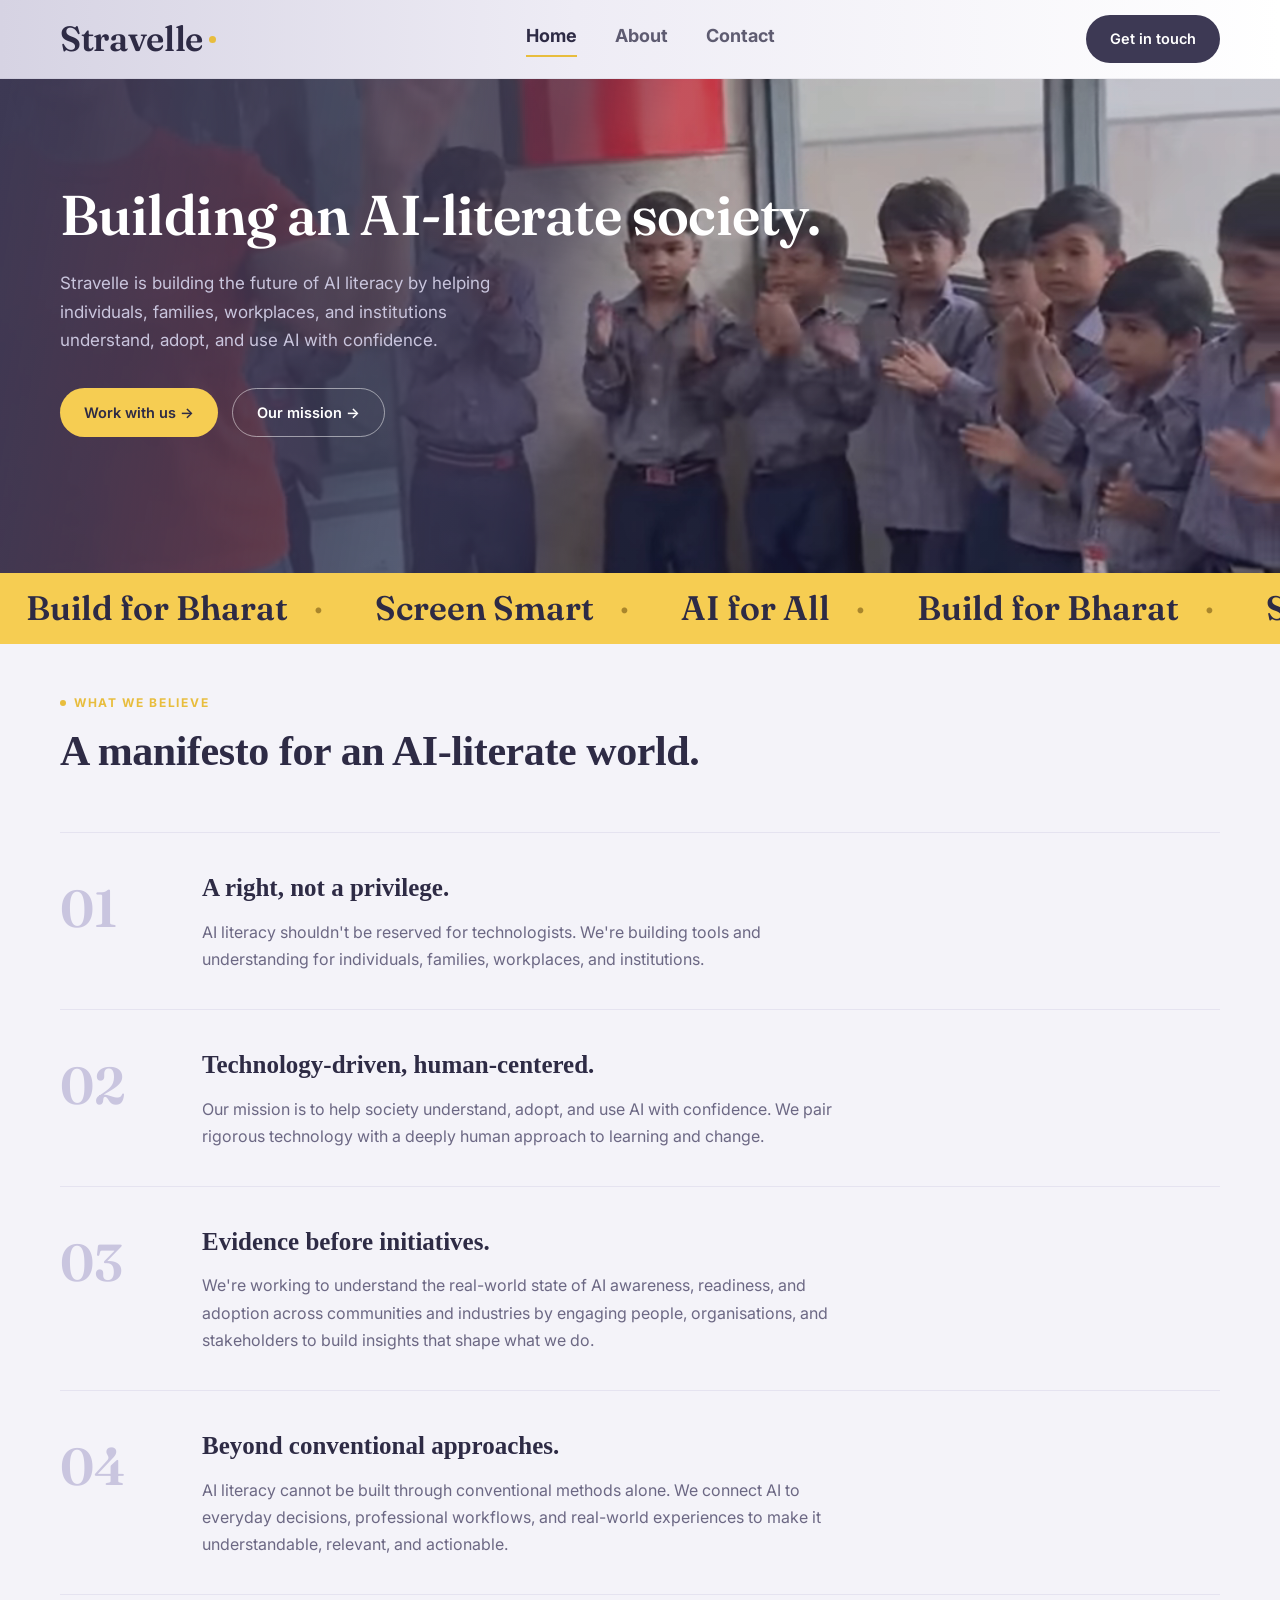
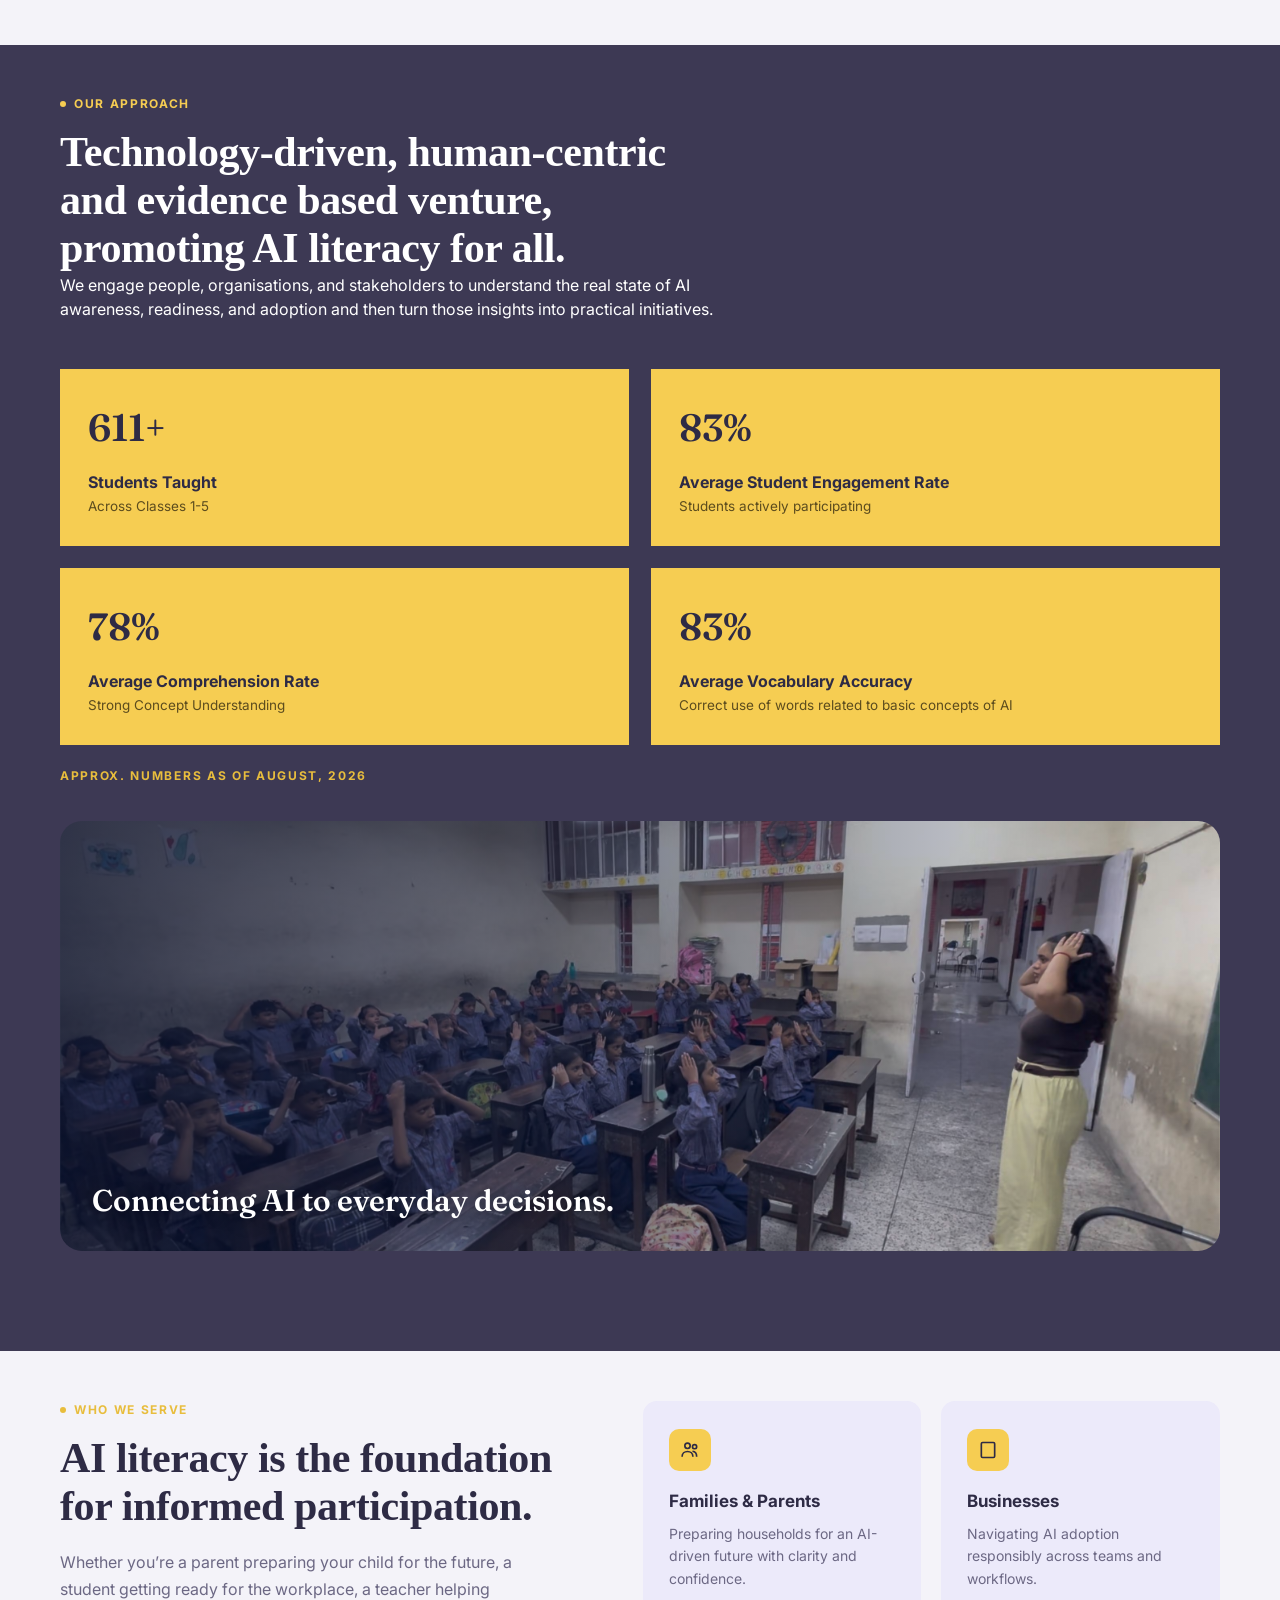
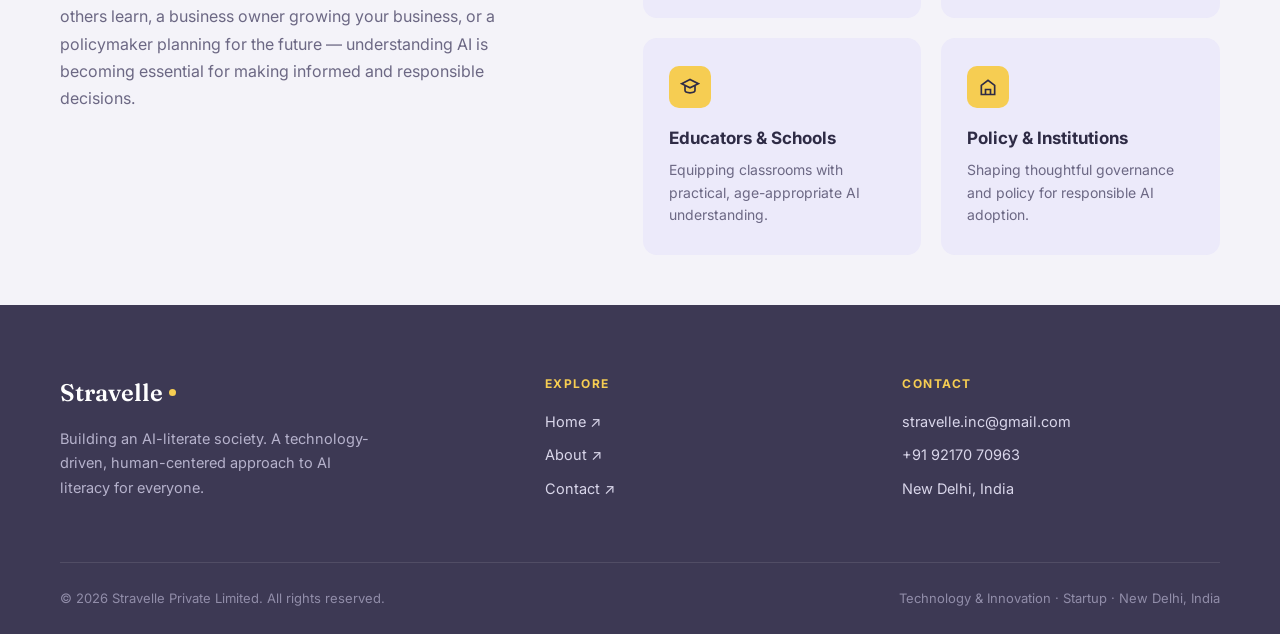
==== commit d9770252: "grid system changes" ====
--- a/index.html
+++ b/index.html
@@ -101,6 +101,9 @@
       <div class="approach-head">
         <div class="eyebrow on-dark">OUR APPROACH</div>
         <h2 class="section-h2">Technology-driven, human-centric and evidence based venture, promoting AI literacy for all.</h2>
+        <div class="manifesto-body">
+          We engage people, organisations, and stakeholders to understand the real state of AI awareness, readiness, and adoption and then turn those insights into practical initiatives.
+        </div>
       </div>
       <div class="approach-grid">
 
@@ -151,7 +154,7 @@
         <div class="serve-head">
           <div class="eyebrow">WHO WE SERVE</div>
           <h2 class="section-h2">AI literacy is the foundation for informed participation.</h2>
-          <p>Whether parents preparing their child for their future, student getting ready to step into the industry, a teacher imparting knowledge, a business owner running and expanding businesses, or a policymaker shaping the future, we believe that understanding AI is crucial for meaningful and responsible impact.</p>
+          <p>Whether you’re a parent preparing your child for the future, a student getting ready for the workplace, a teacher helping others learn, a business owner growing your business, or a policymaker planning for the future — understanding AI is becoming essential for making informed and responsible decisions.</p>
         </div>
         <div class="serve-cards">
           <div class="serve-card">
--- a/css/style.css
+++ b/css/style.css
@@ -143,7 +143,7 @@
 /* ---------- SECTIONS ---------- */
 .section{padding:50px 0;}
 .section-light{background:var(--cream);}
-.section-dark{background:var(--navy);color:#fff;}
+.section-dark{background:var(--navy);color:#fff;padding:50px 0px 20px;}
 h2.section-h2{font-family:'Georgie',serif;font-weight:600;font-size:42px;line-height:1.14;letter-spacing:-.01em;}
 
 /* ---------- MANIFESTO ---------- */
@@ -158,7 +158,7 @@
 .manifesto-row.in-view{opacity:1;transform:translateY(0);}
 .manifesto-num{font-family:'Fraunces',serif;font-size:52px;font-weight:600;color:#d8d5e6;}
 .manifesto-row.in-view .manifesto-num{color:#c9c5df;}
-.manifesto-body h3{font-family:'Fraunces',serif;font-size:25px;font-weight:600;margin-bottom:12px;}
+.manifesto-body h3{font-family:'Georgie',serif;font-size:25px;font-weight:600;margin-bottom:12px;}
 .manifesto-body p{color:var(--muted);font-size:16px;max-width:640px;line-height:1.7;}
 
 /* ---------- APPROACH ---------- */
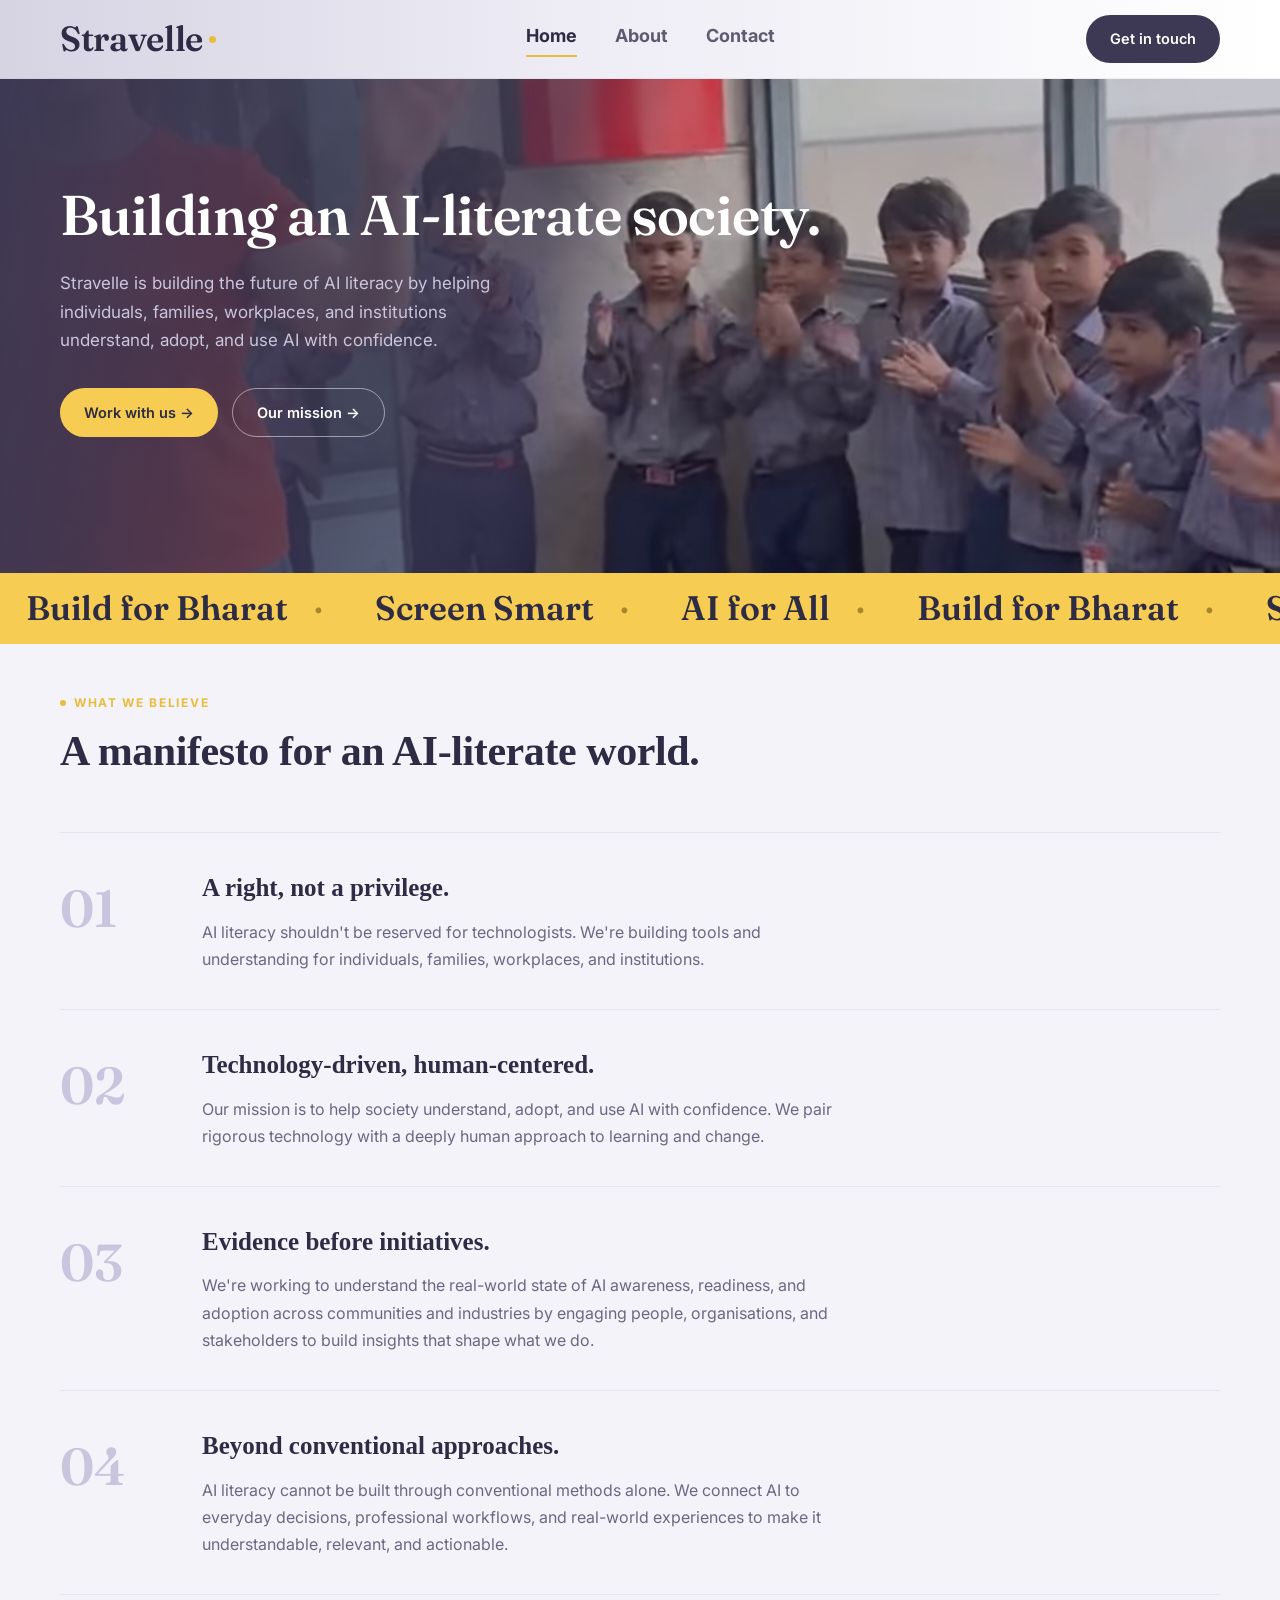
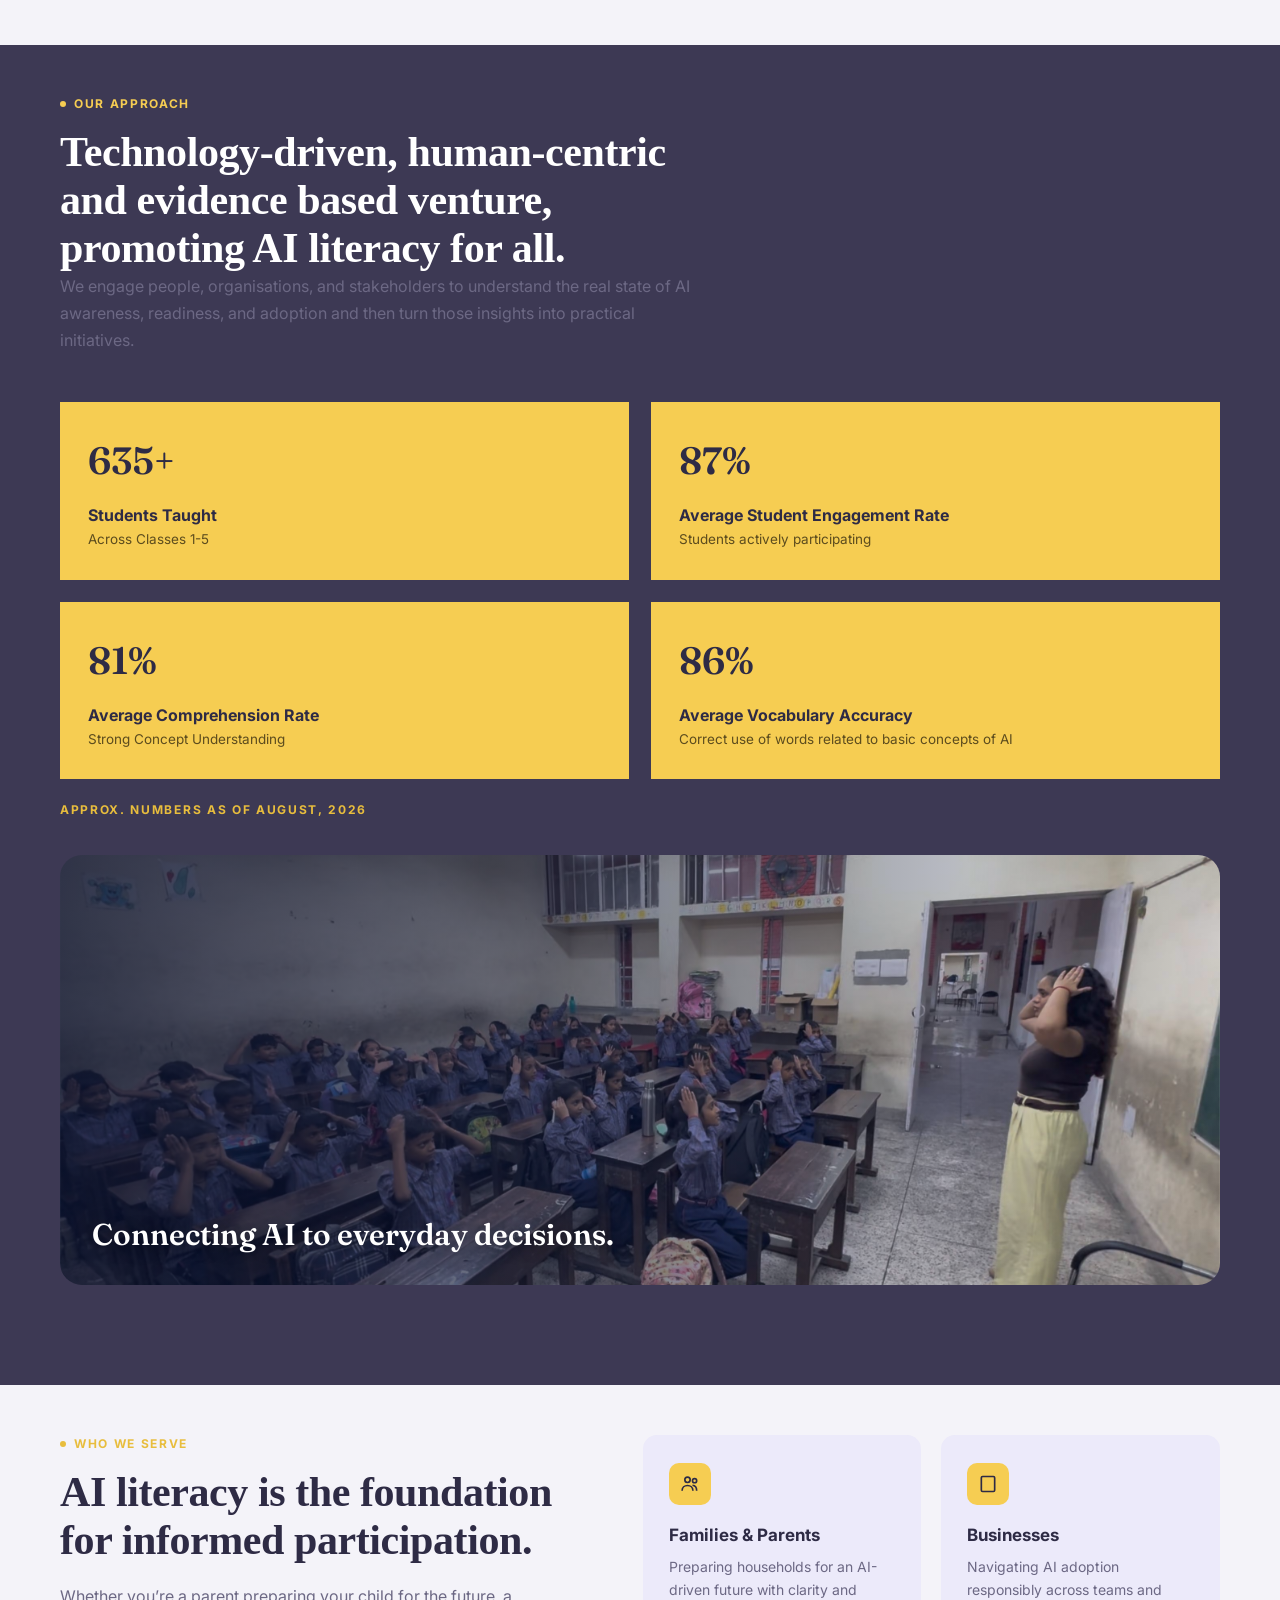
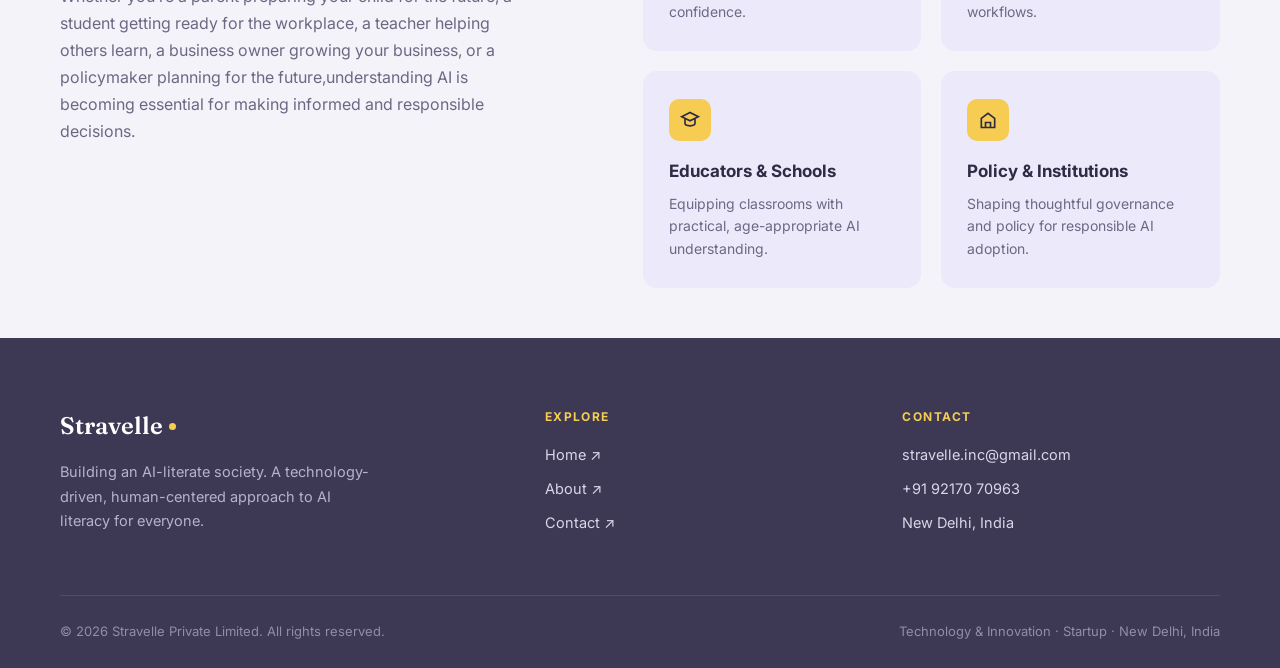
==== commit 7fd41029: "grid system changes" ====
--- a/index.html
+++ b/index.html
@@ -102,8 +102,9 @@
         <div class="eyebrow on-dark">OUR APPROACH</div>
         <h2 class="section-h2">Technology-driven, human-centric and evidence based venture, promoting AI literacy for all.</h2>
         <div class="manifesto-body">
-          We engage people, organisations, and stakeholders to understand the real state of AI awareness, readiness, and adoption and then turn those insights into practical initiatives.
-        </div>
+         <p> We engage people, organisations, and stakeholders to understand the real state of AI awareness, readiness, and adoption and then turn those insights into practical initiatives.
+        </p>
+      </div>
       </div>
       <div class="approach-grid">
 
@@ -154,7 +155,7 @@
         <div class="serve-head">
           <div class="eyebrow">WHO WE SERVE</div>
           <h2 class="section-h2">AI literacy is the foundation for informed participation.</h2>
-          <p>Whether you’re a parent preparing your child for the future, a student getting ready for the workplace, a teacher helping others learn, a business owner growing your business, or a policymaker planning for the future — understanding AI is becoming essential for making informed and responsible decisions.</p>
+          <p>Whether you’re a parent preparing your child for the future, a student getting ready for the workplace, a teacher helping others learn, a business owner growing your business, or a policymaker planning for the future,understanding AI is becoming essential for making informed and responsible decisions.</p>
         </div>
         <div class="serve-cards">
           <div class="serve-card">
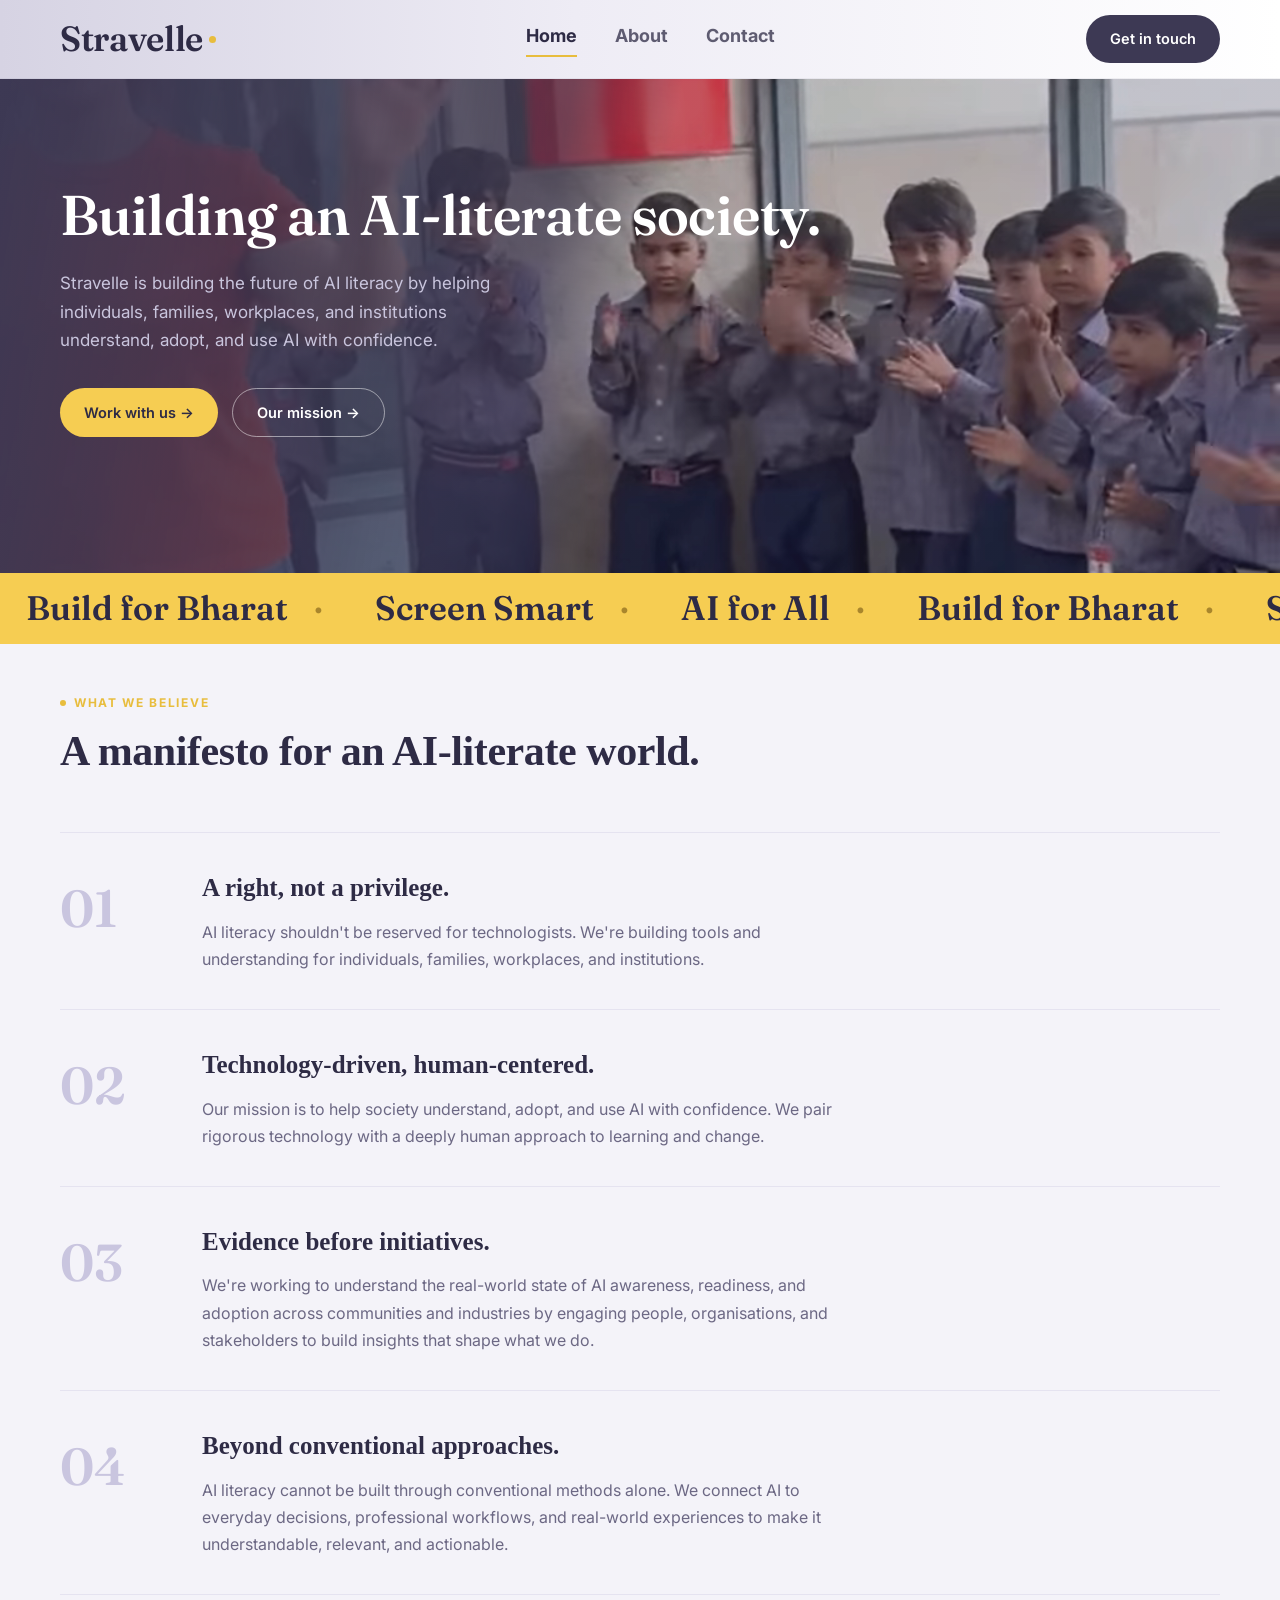
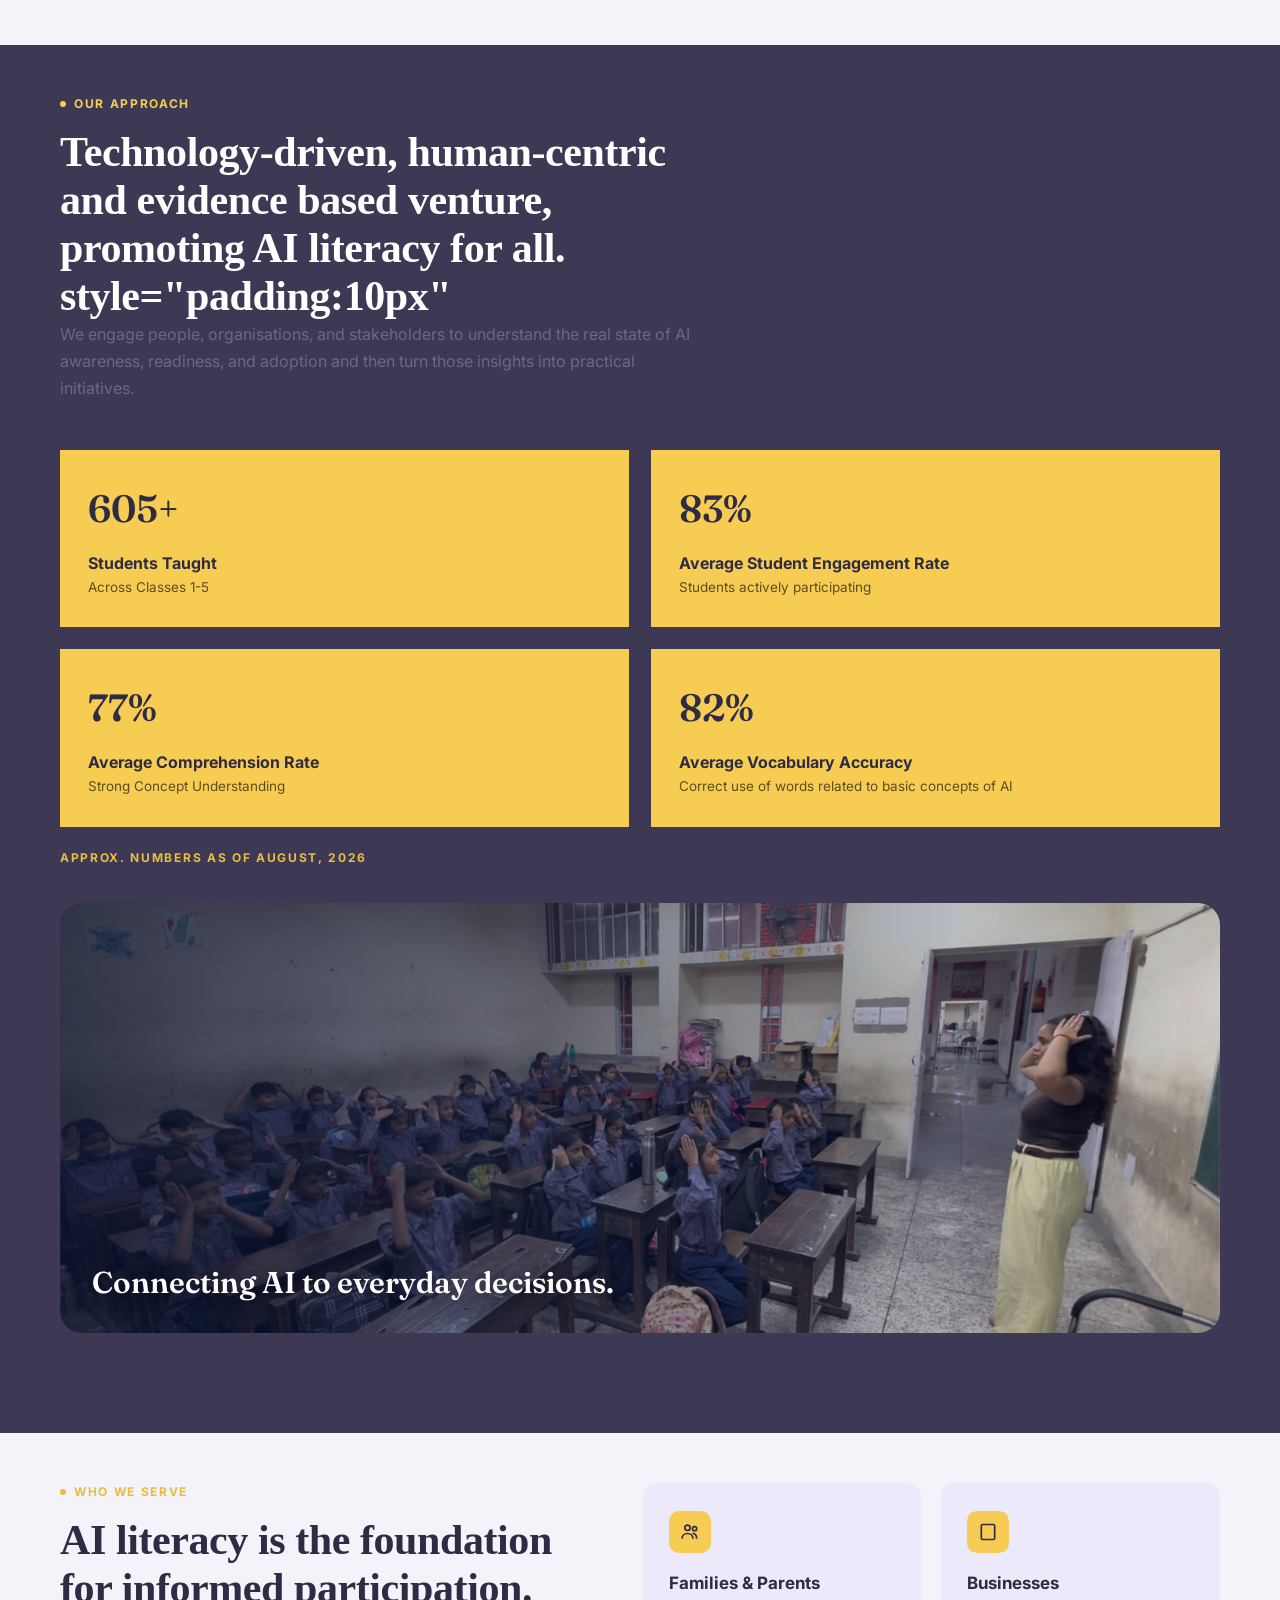
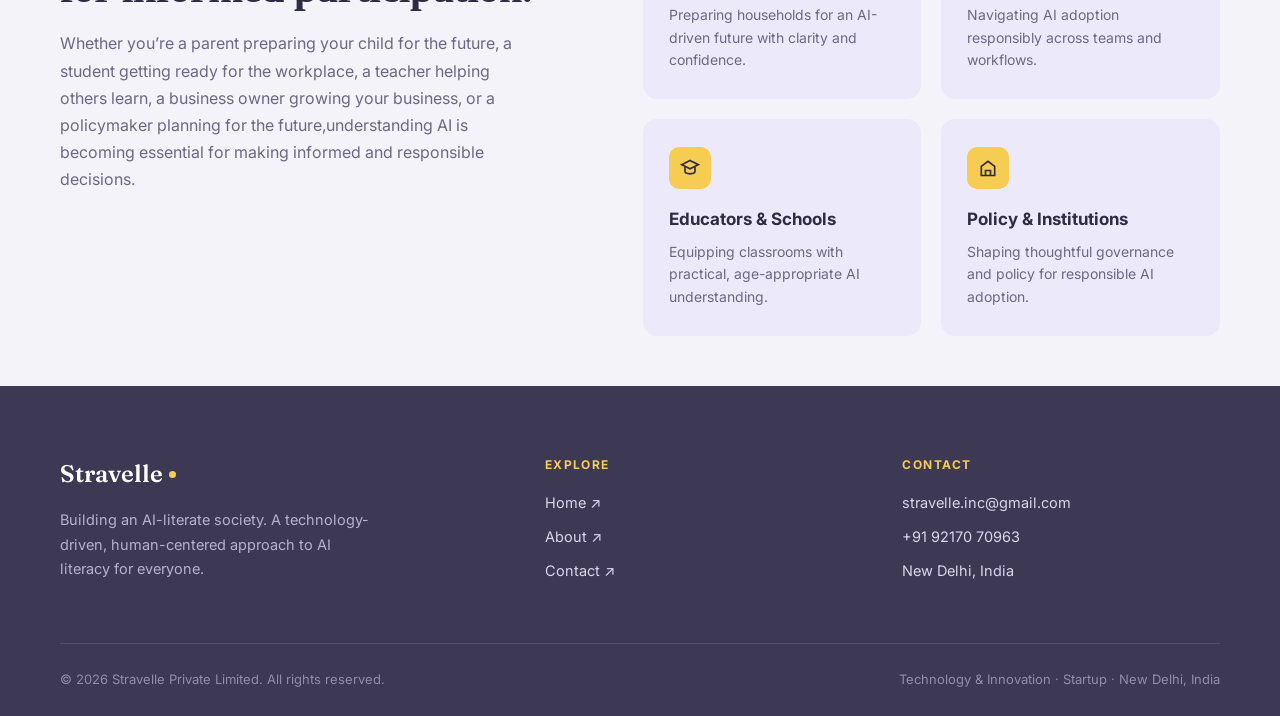
==== commit 34e91e54: "grid system changes" ====
--- a/index.html
+++ b/index.html
@@ -100,7 +100,7 @@
     <div class="wrap">
       <div class="approach-head">
         <div class="eyebrow on-dark">OUR APPROACH</div>
-        <h2 class="section-h2">Technology-driven, human-centric and evidence based venture, promoting AI literacy for all.</h2>
+        <h2 class="section-h2">Technology-driven, human-centric and evidence based venture, promoting AI literacy for all. style="padding:10px"</h2>
         <div class="manifesto-body">
          <p> We engage people, organisations, and stakeholders to understand the real state of AI awareness, readiness, and adoption and then turn those insights into practical initiatives.
         </p>
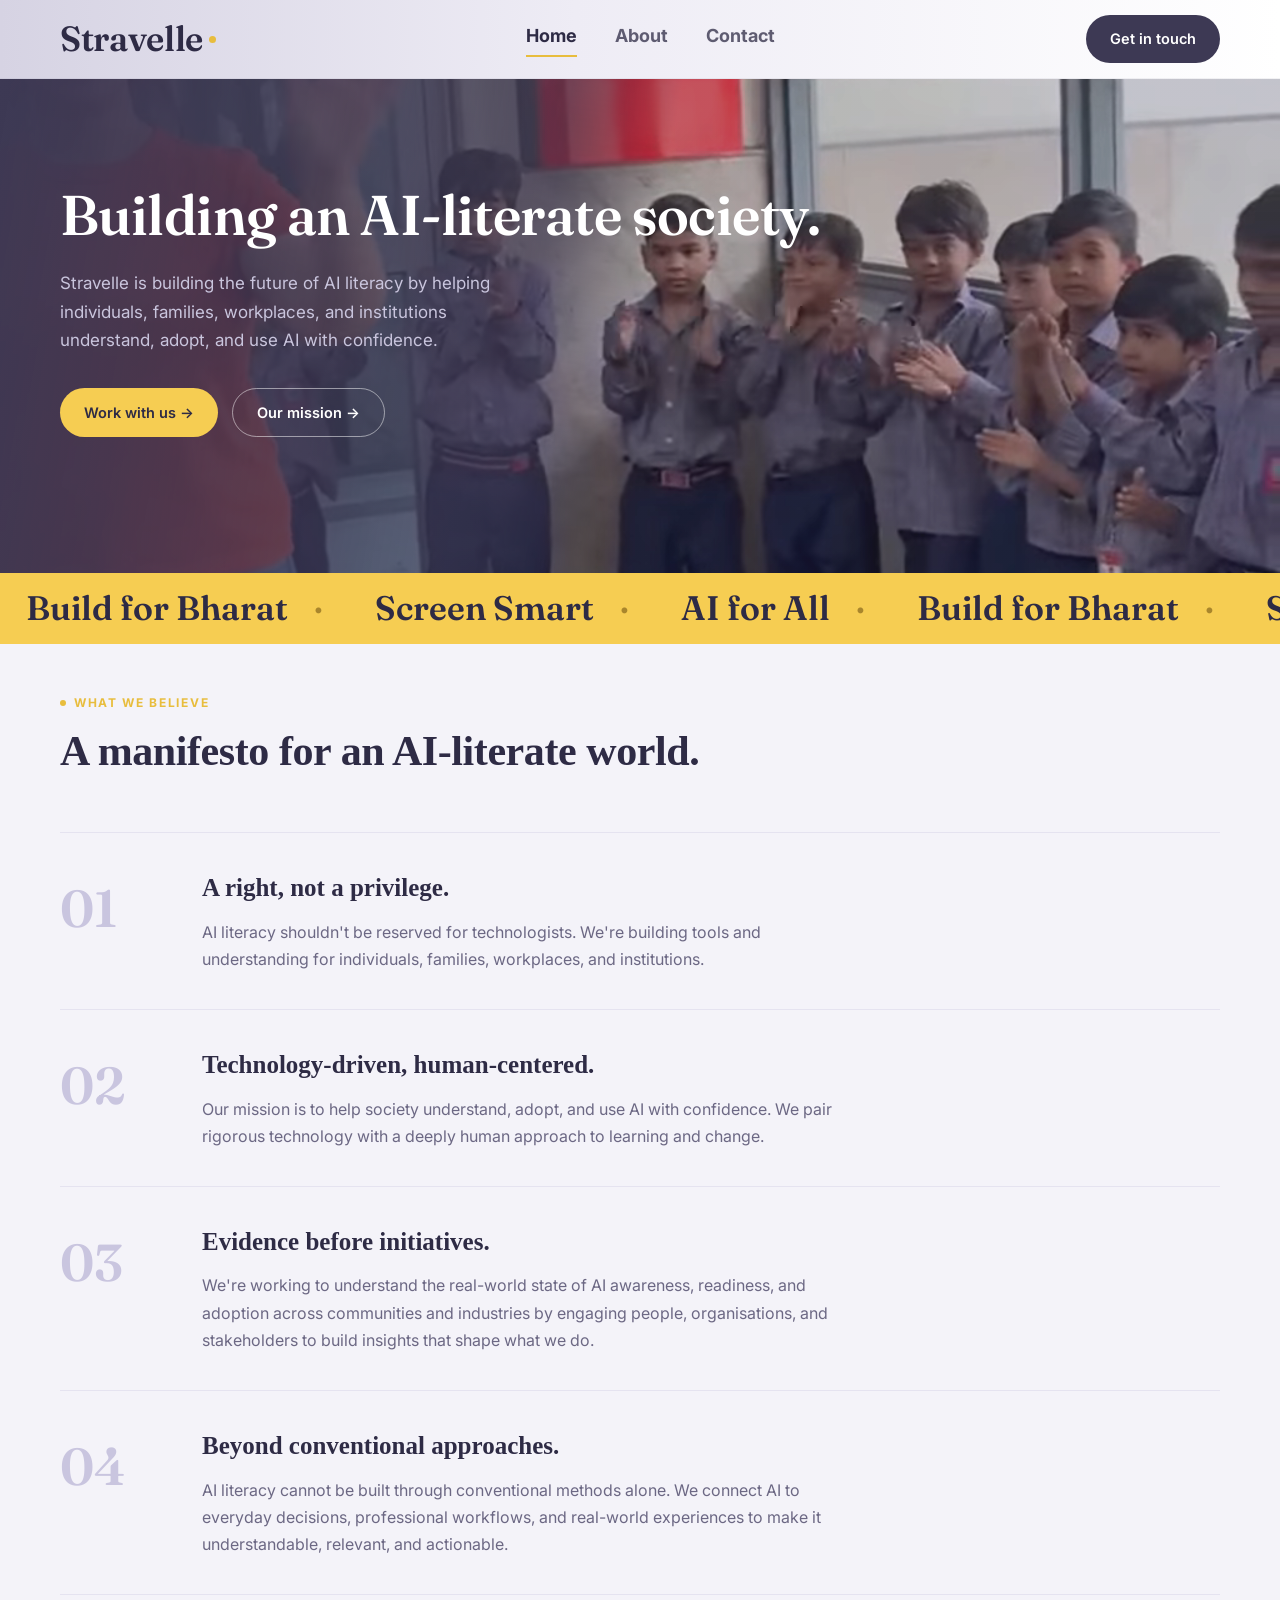
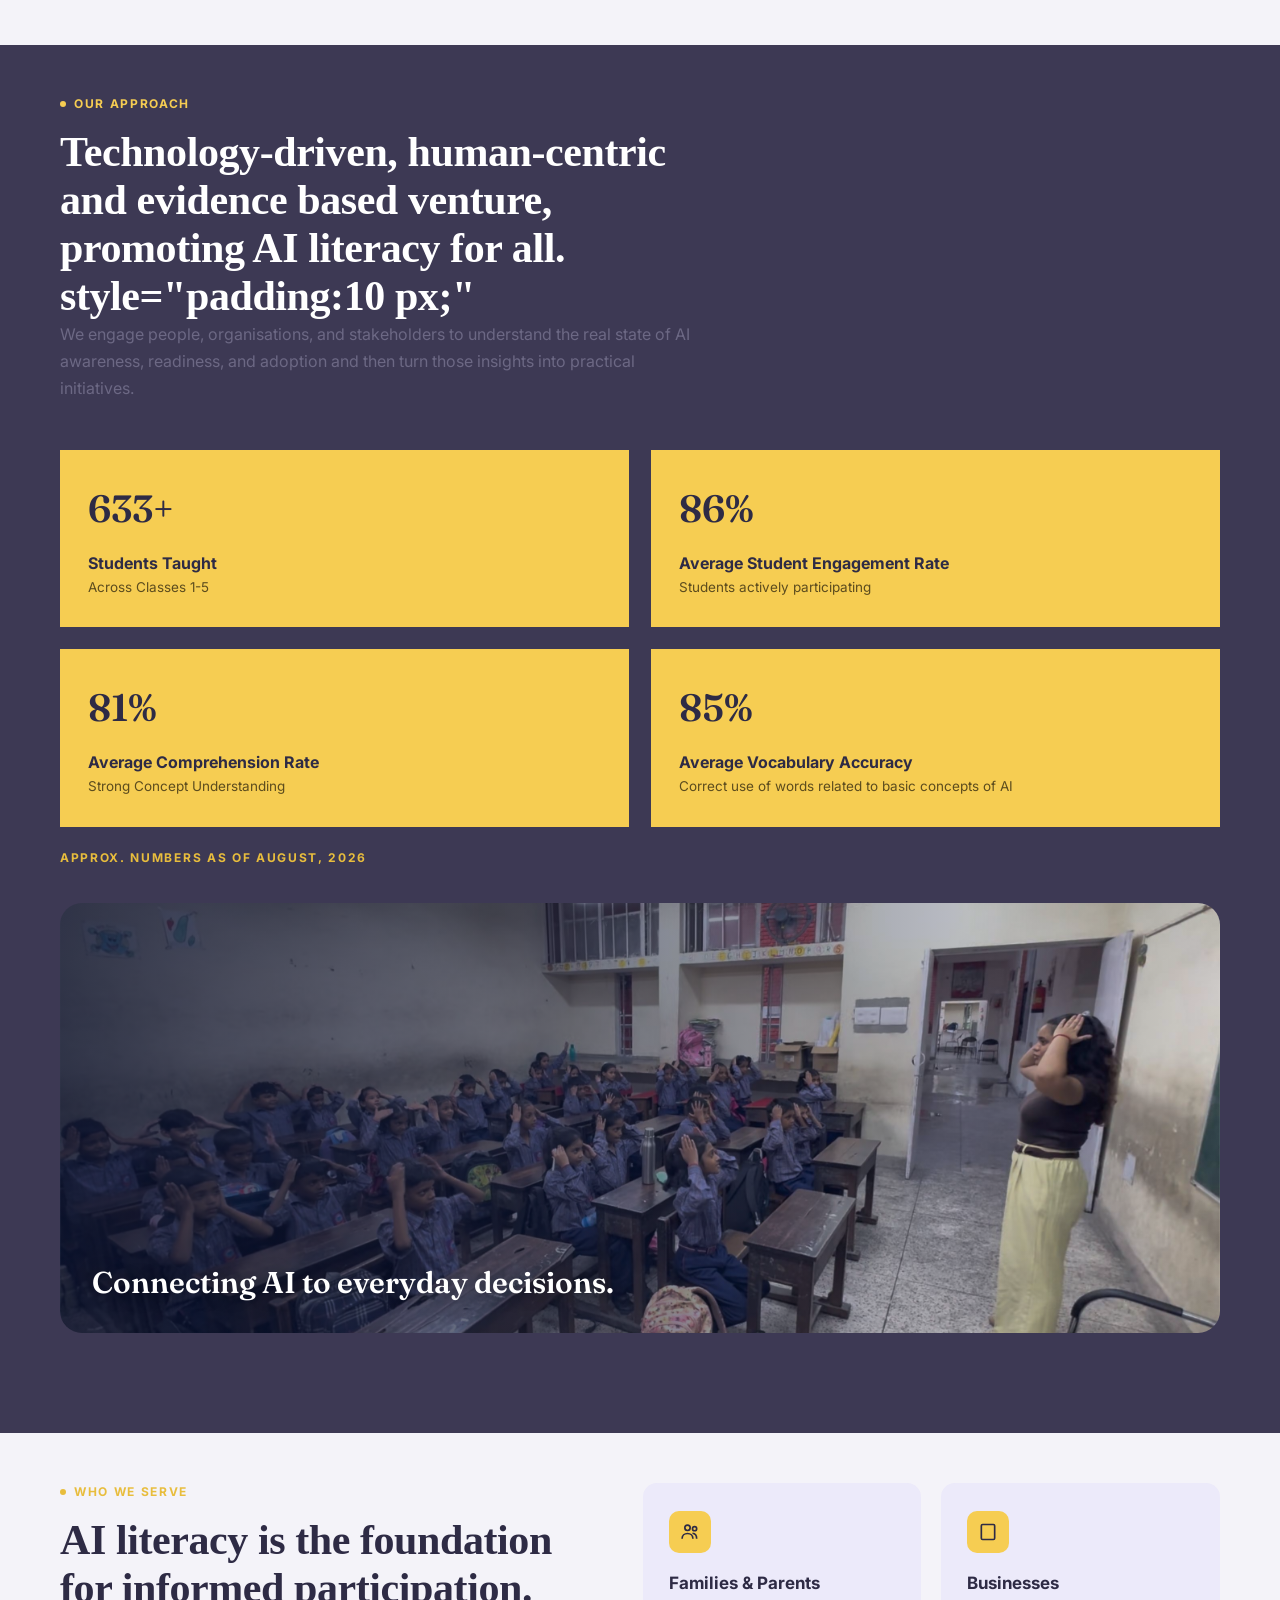
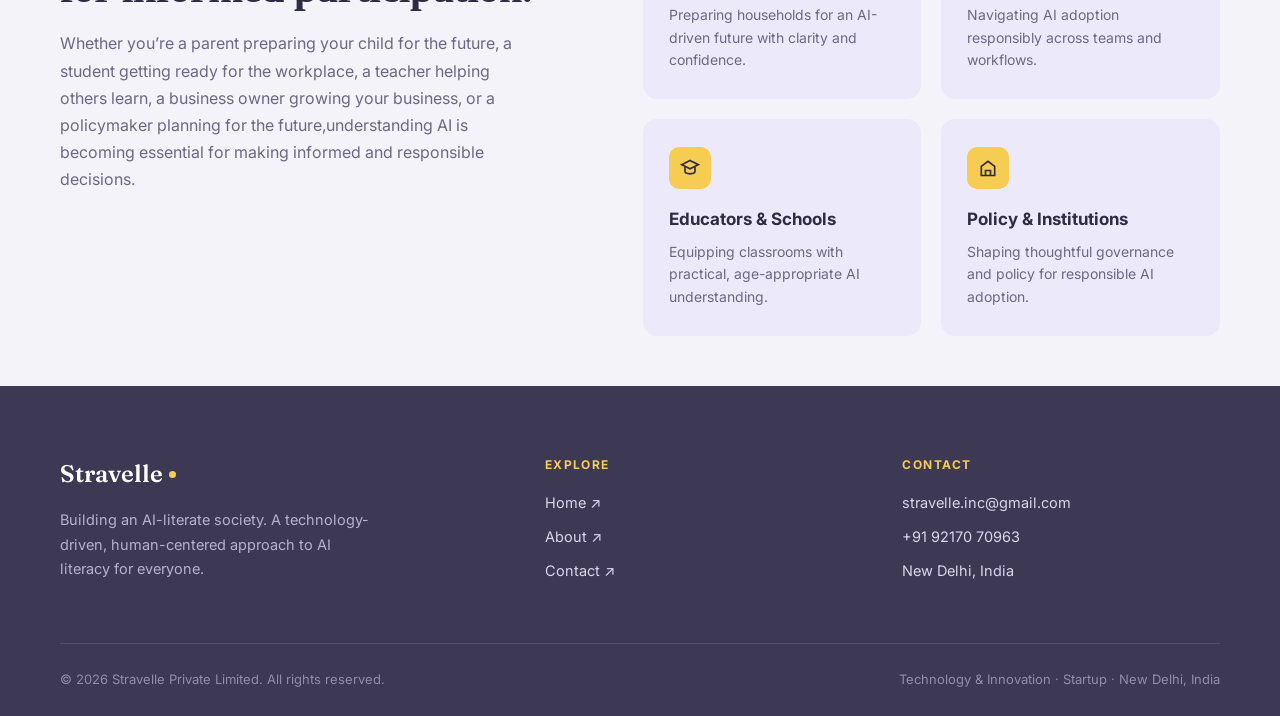
==== commit 5b363d04: "grid system changes" ====
--- a/index.html
+++ b/index.html
@@ -100,7 +100,7 @@
     <div class="wrap">
       <div class="approach-head">
         <div class="eyebrow on-dark">OUR APPROACH</div>
-        <h2 class="section-h2">Technology-driven, human-centric and evidence based venture, promoting AI literacy for all. style="padding:10px"</h2>
+        <h2 class="section-h2">Technology-driven, human-centric and evidence based venture, promoting AI literacy for all. style="padding:10 px;"</h2>
         <div class="manifesto-body">
          <p> We engage people, organisations, and stakeholders to understand the real state of AI awareness, readiness, and adoption and then turn those insights into practical initiatives.
         </p>
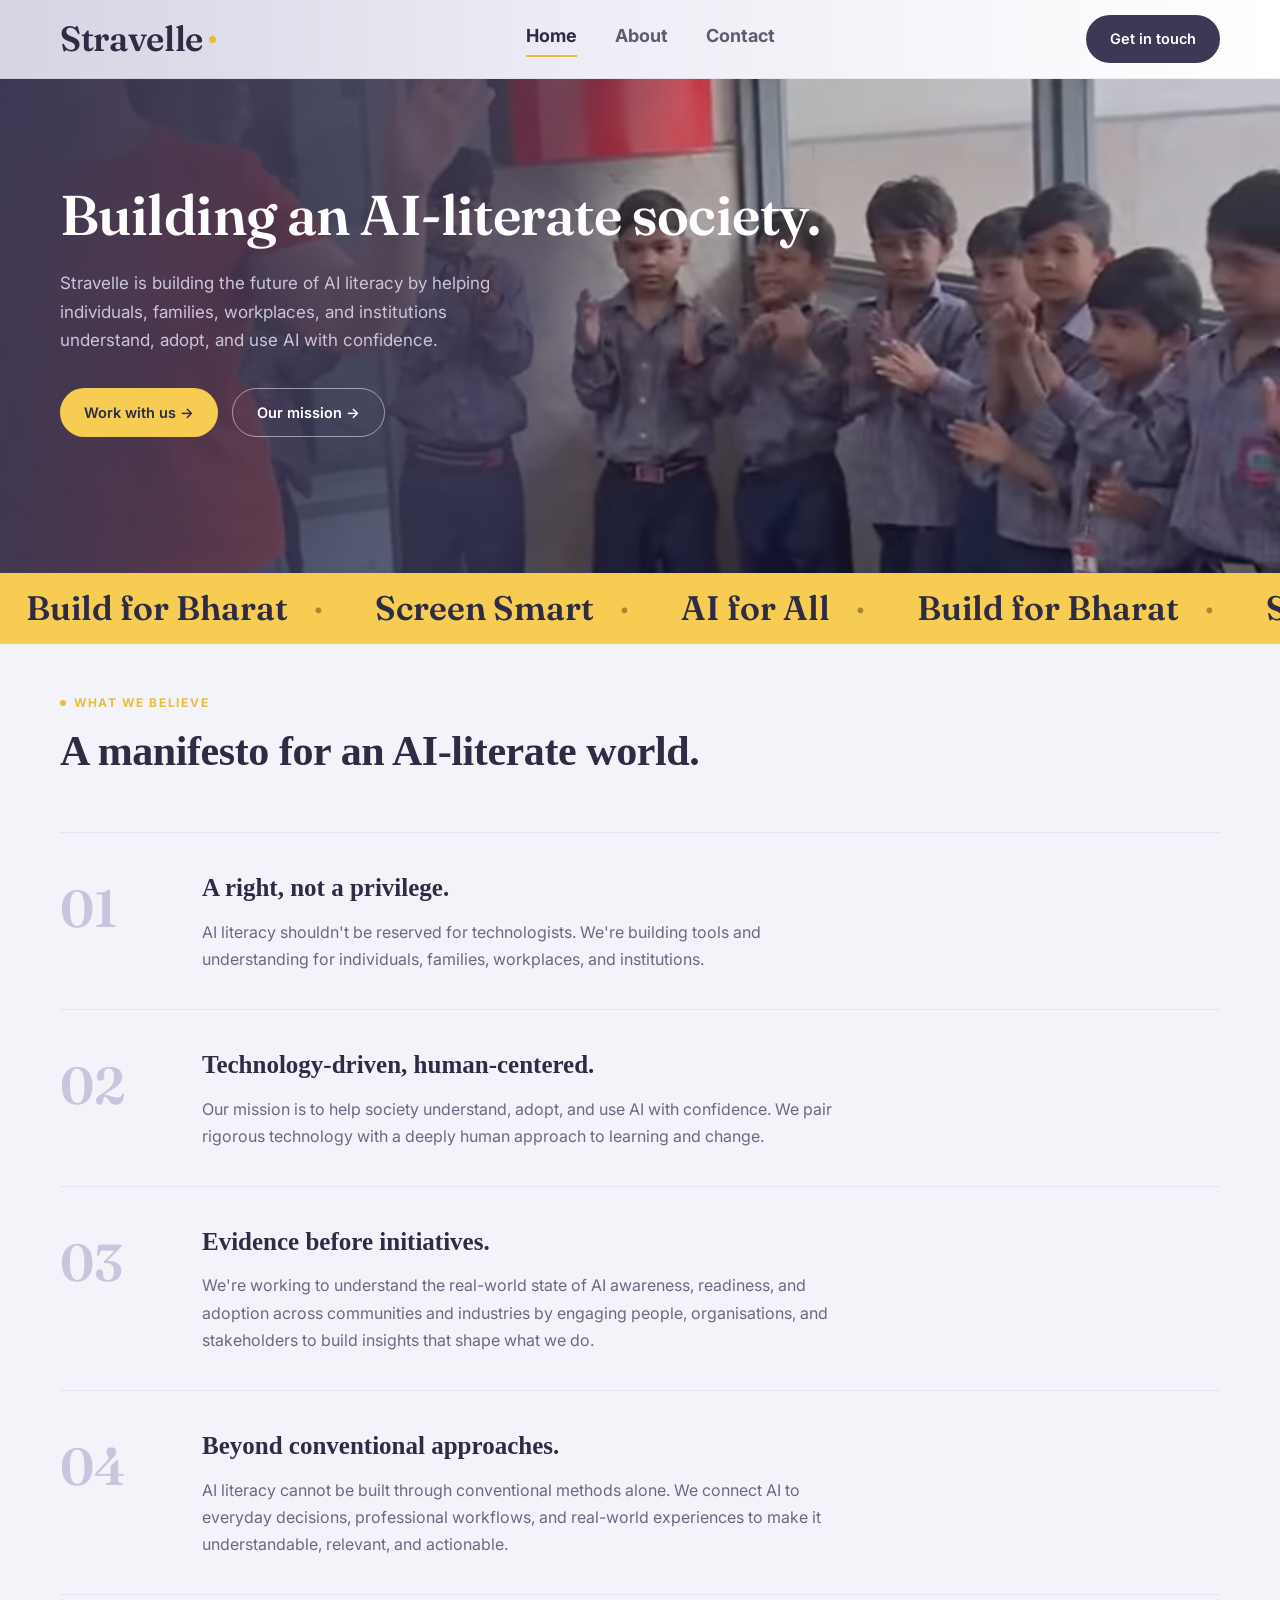
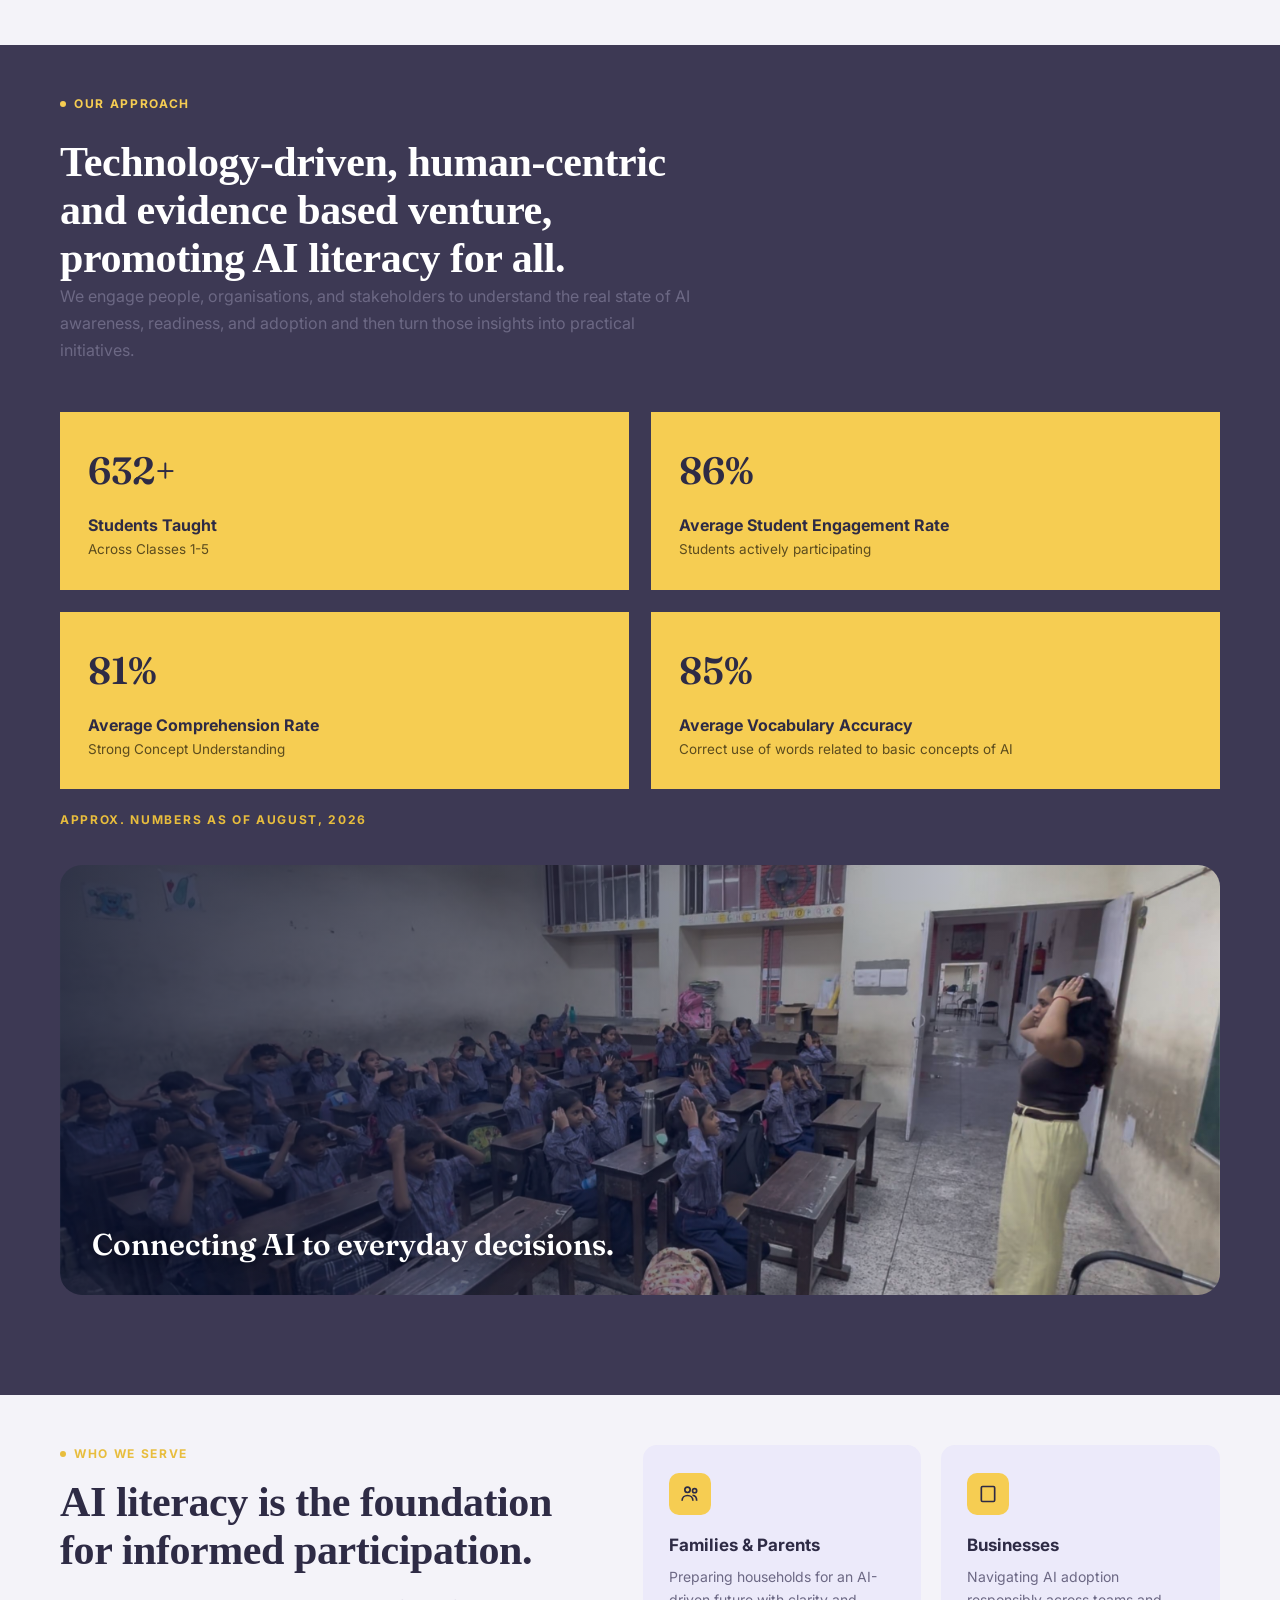
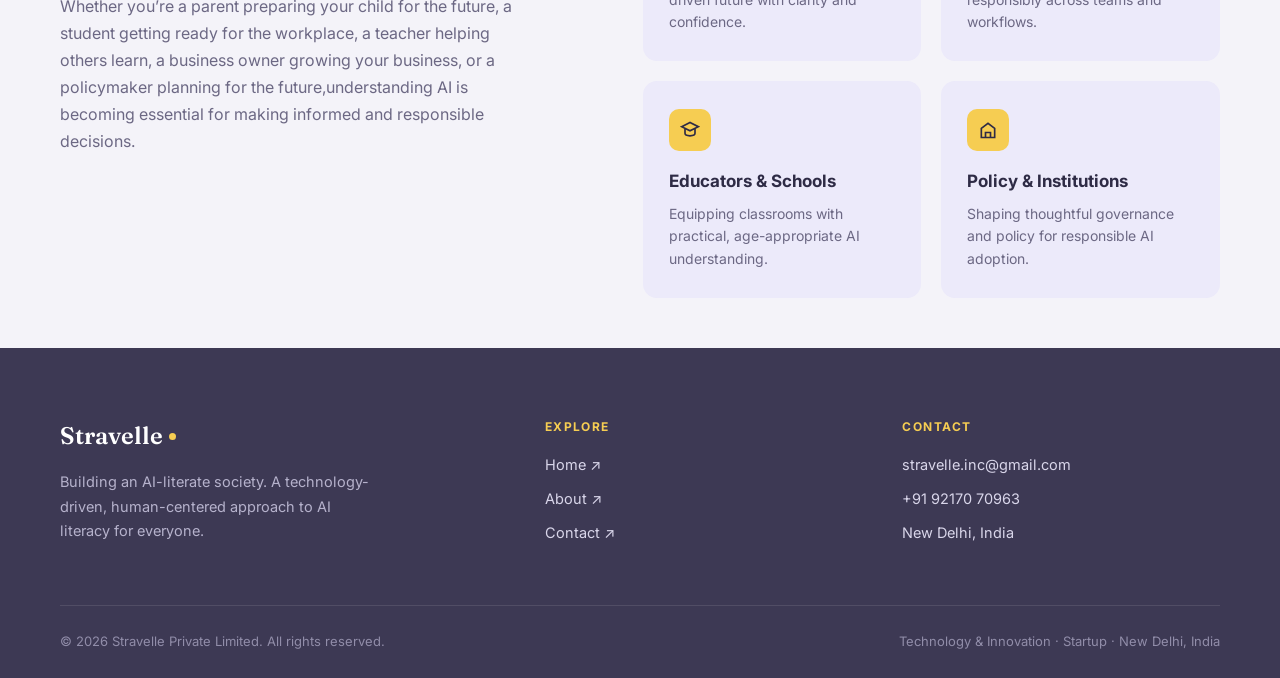
==== commit 60d59d41: "grid system changes" ====
--- a/index.html
+++ b/index.html
@@ -100,7 +100,7 @@
     <div class="wrap">
       <div class="approach-head">
         <div class="eyebrow on-dark">OUR APPROACH</div>
-        <h2 class="section-h2">Technology-driven, human-centric and evidence based venture, promoting AI literacy for all. style="padding:10 px;"</h2>
+        <h2 class="section-h2" style="padding: 10px 0px 0px 0px;">Technology-driven, human-centric and evidence based venture, promoting AI literacy for all.</h2>
         <div class="manifesto-body">
          <p> We engage people, organisations, and stakeholders to understand the real state of AI awareness, readiness, and adoption and then turn those insights into practical initiatives.
         </p>
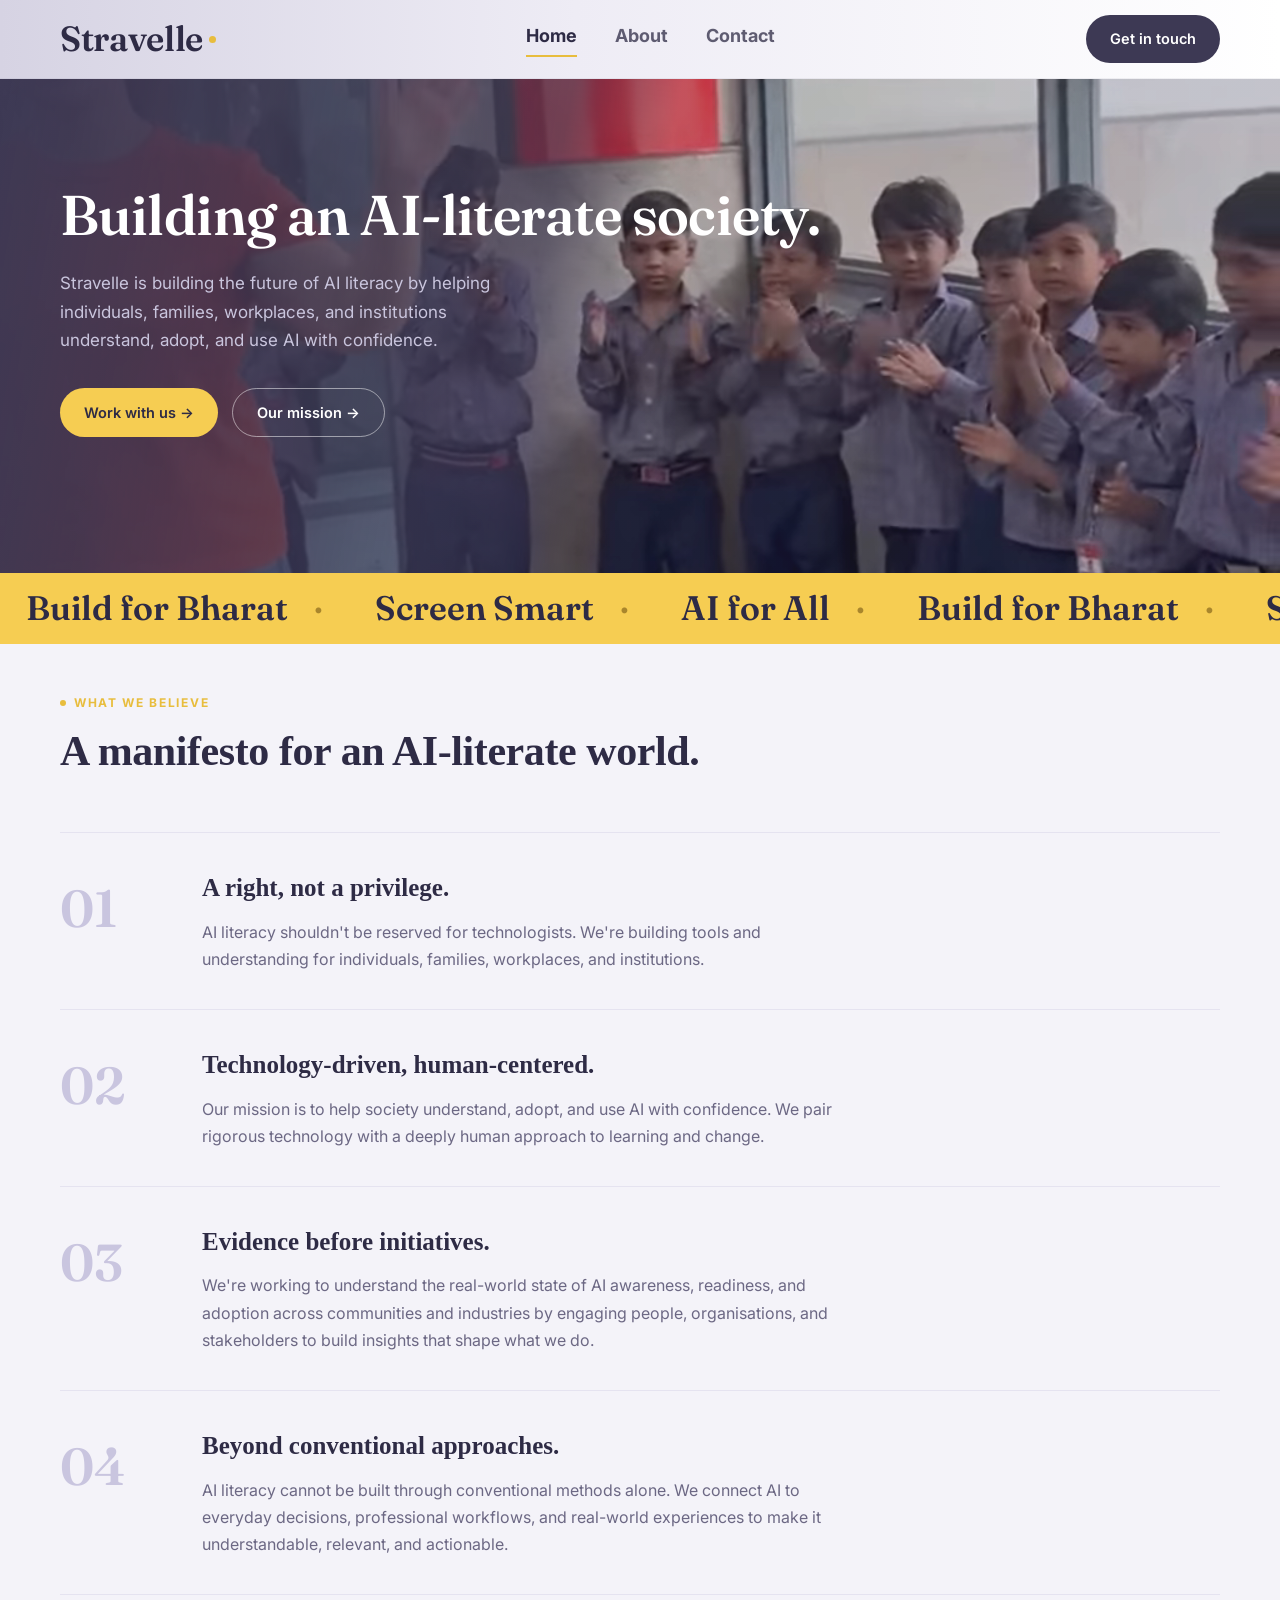
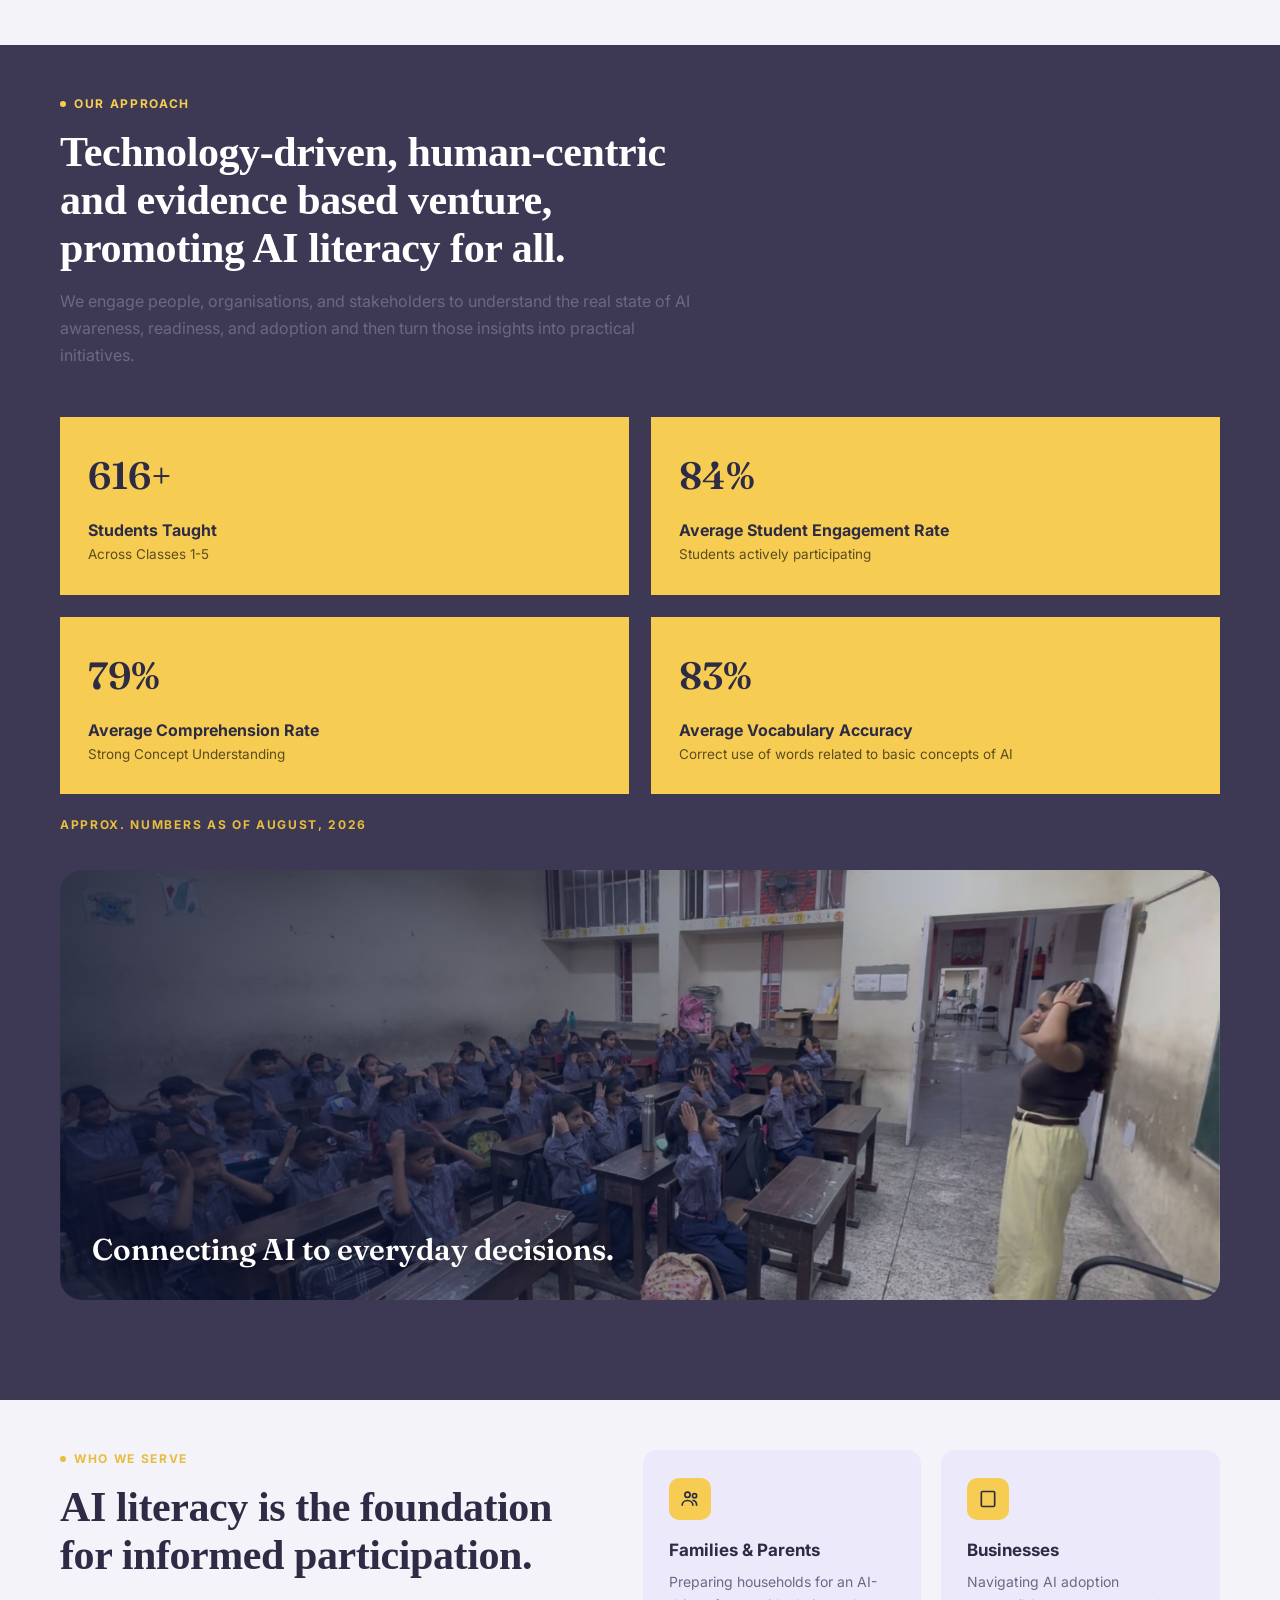
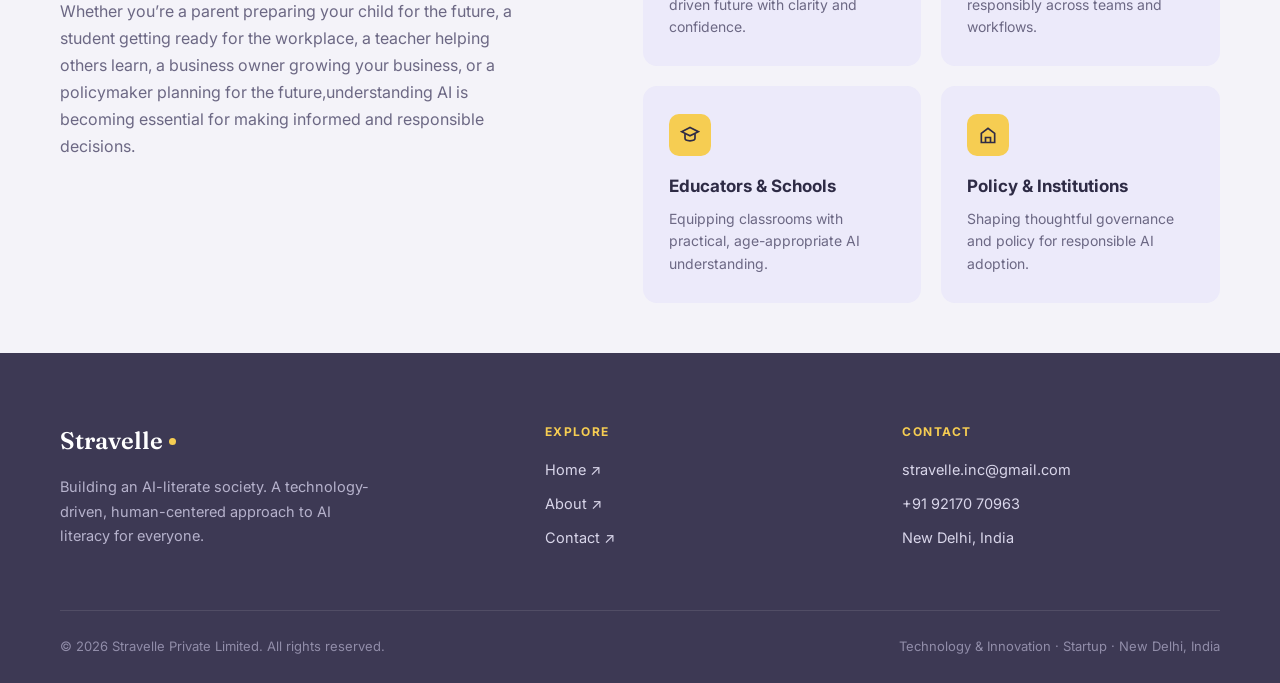
==== commit 71b9cb92: "grid system changes" ====
--- a/index.html
+++ b/index.html
@@ -100,7 +100,7 @@
     <div class="wrap">
       <div class="approach-head">
         <div class="eyebrow on-dark">OUR APPROACH</div>
-        <h2 class="section-h2" style="padding: 10px 0px 0px 0px;">Technology-driven, human-centric and evidence based venture, promoting AI literacy for all.</h2>
+        <h2 class="section-h2" style="padding:0px 0px 15px 0px;">Technology-driven, human-centric and evidence based venture, promoting AI literacy for all.</h2>
         <div class="manifesto-body">
          <p> We engage people, organisations, and stakeholders to understand the real state of AI awareness, readiness, and adoption and then turn those insights into practical initiatives.
         </p>
